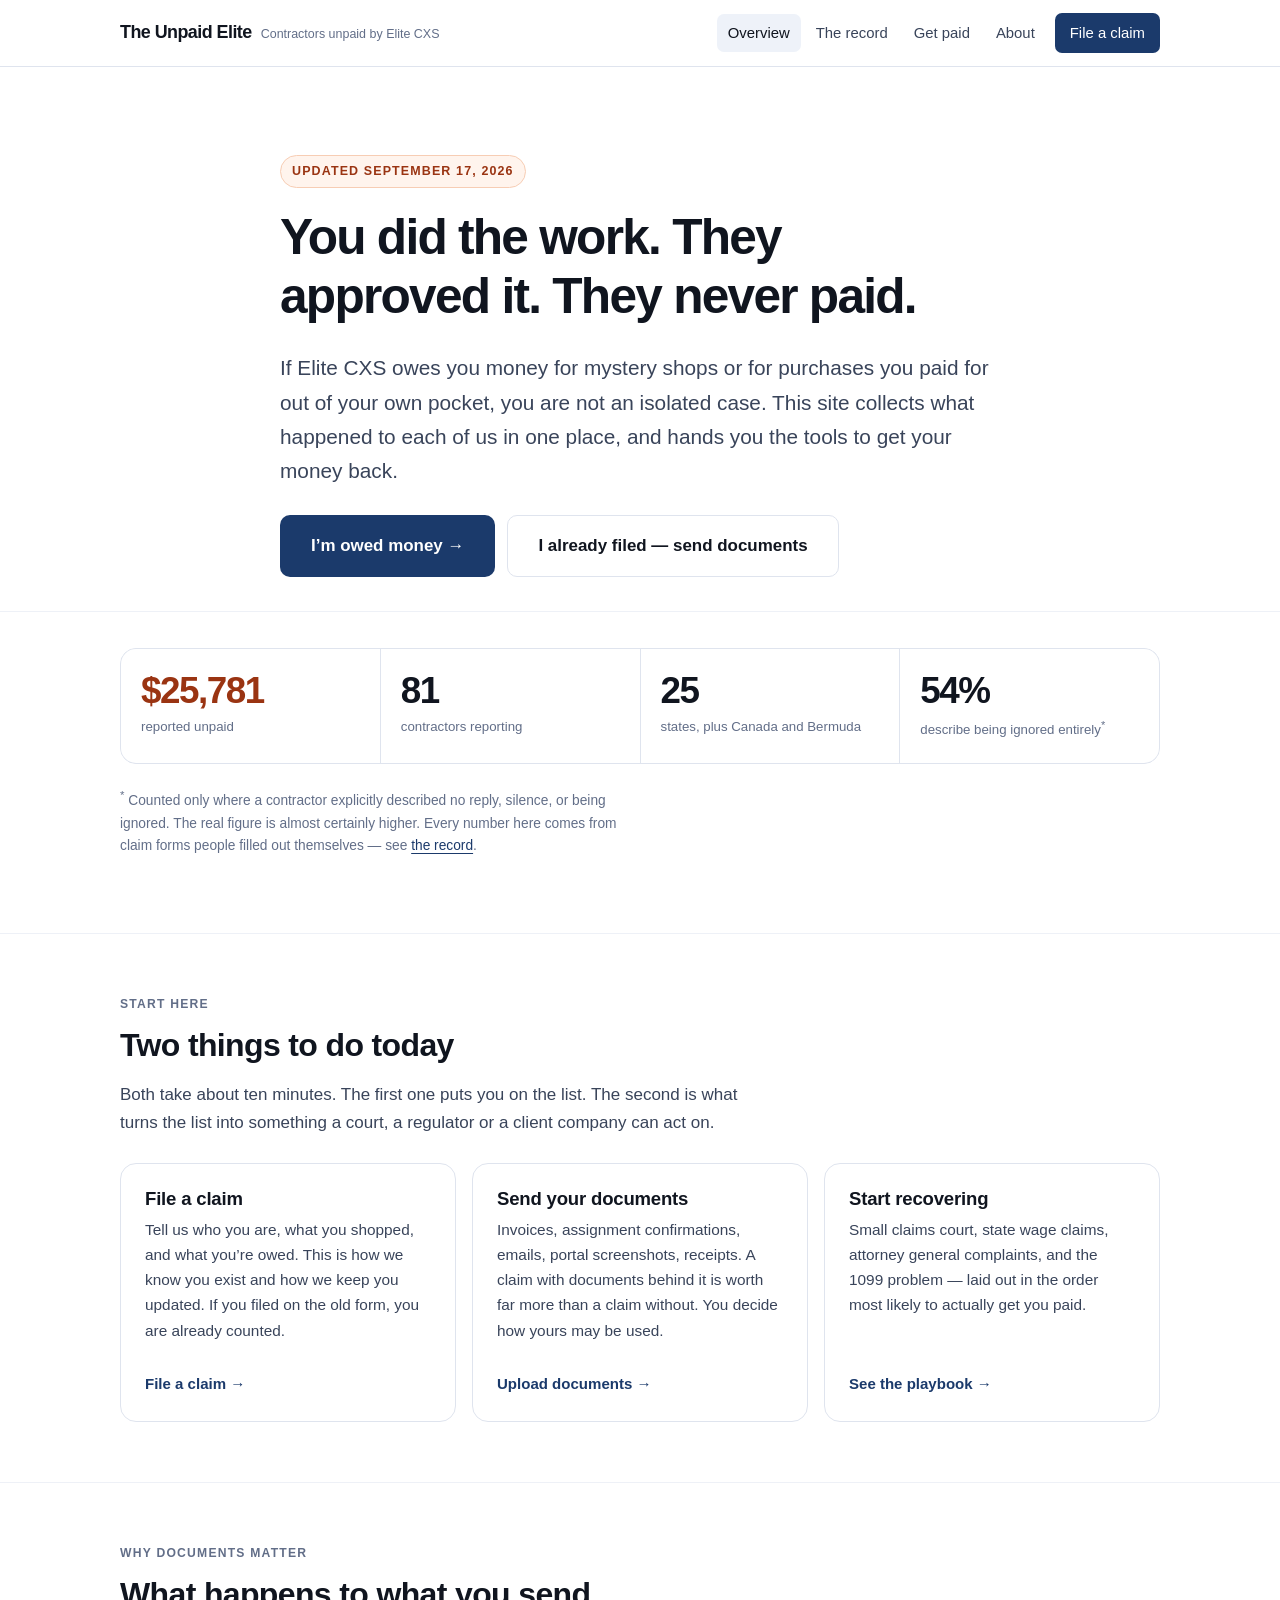
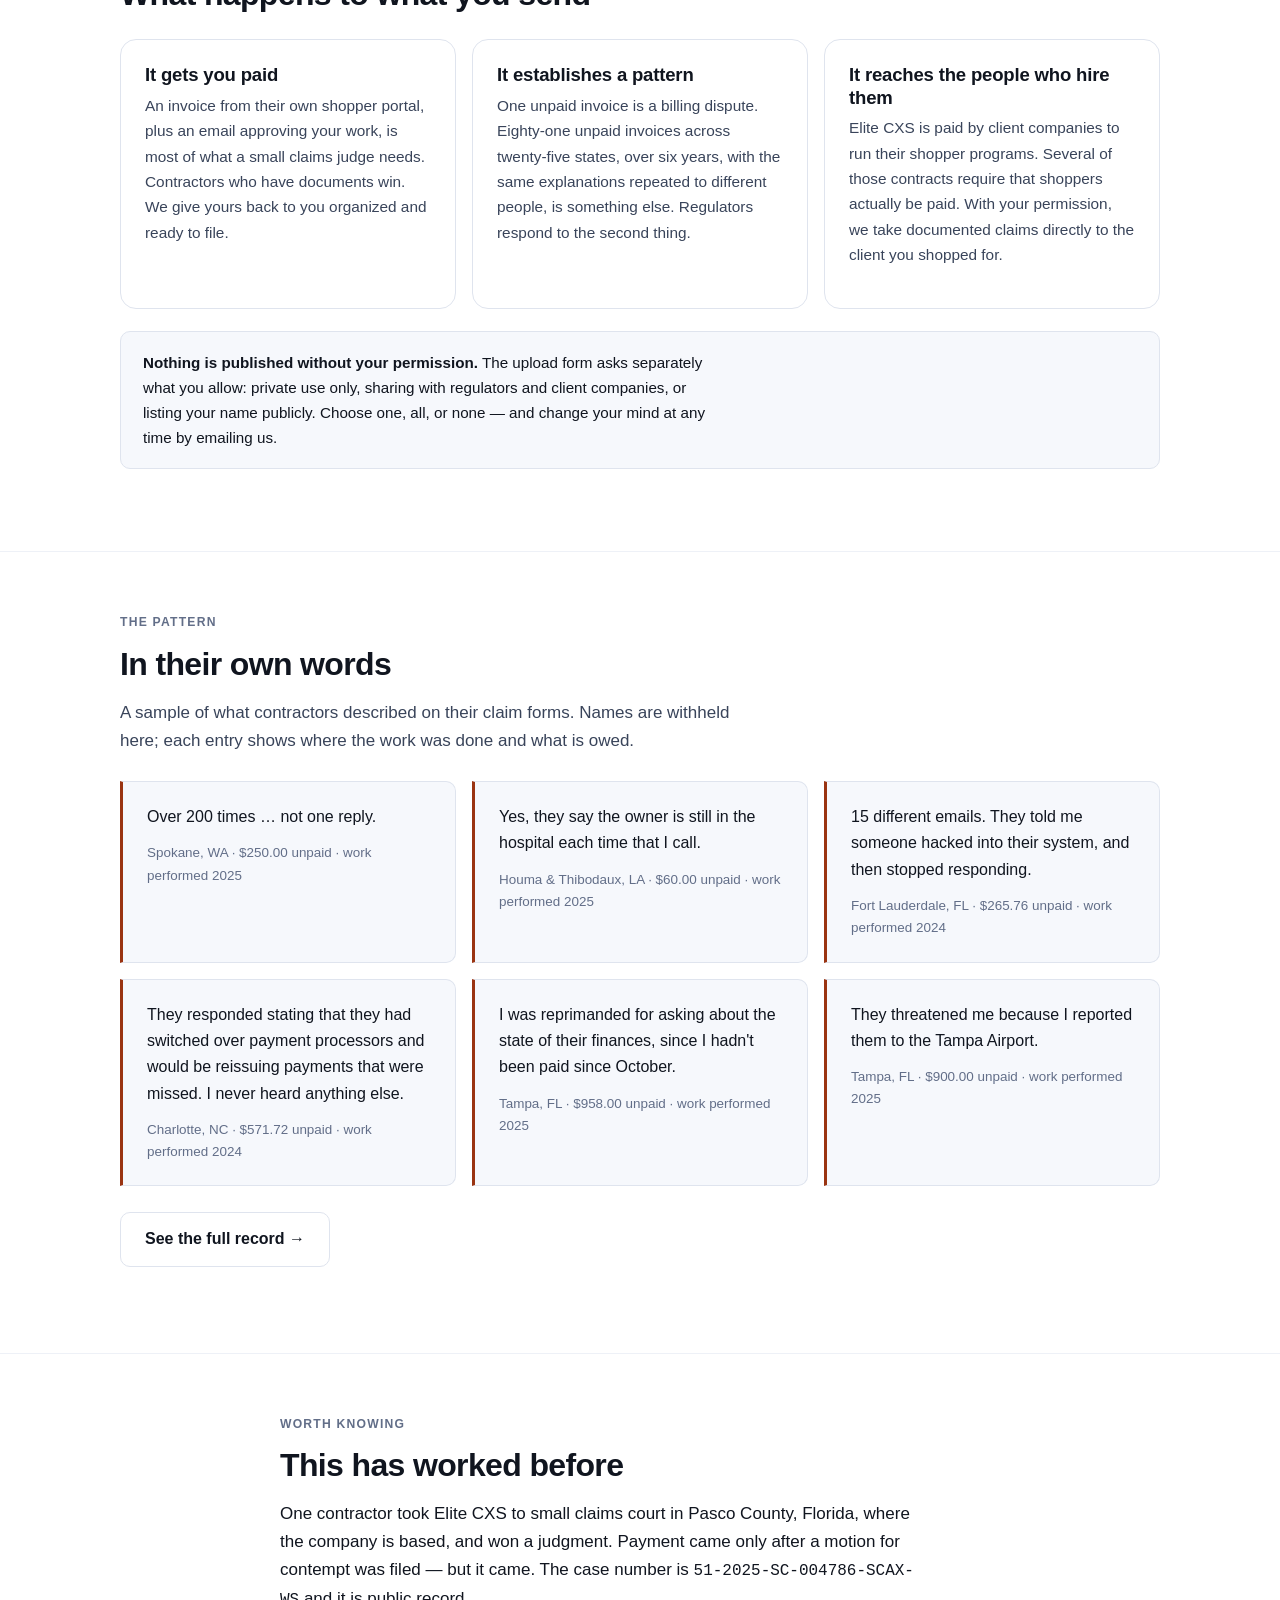
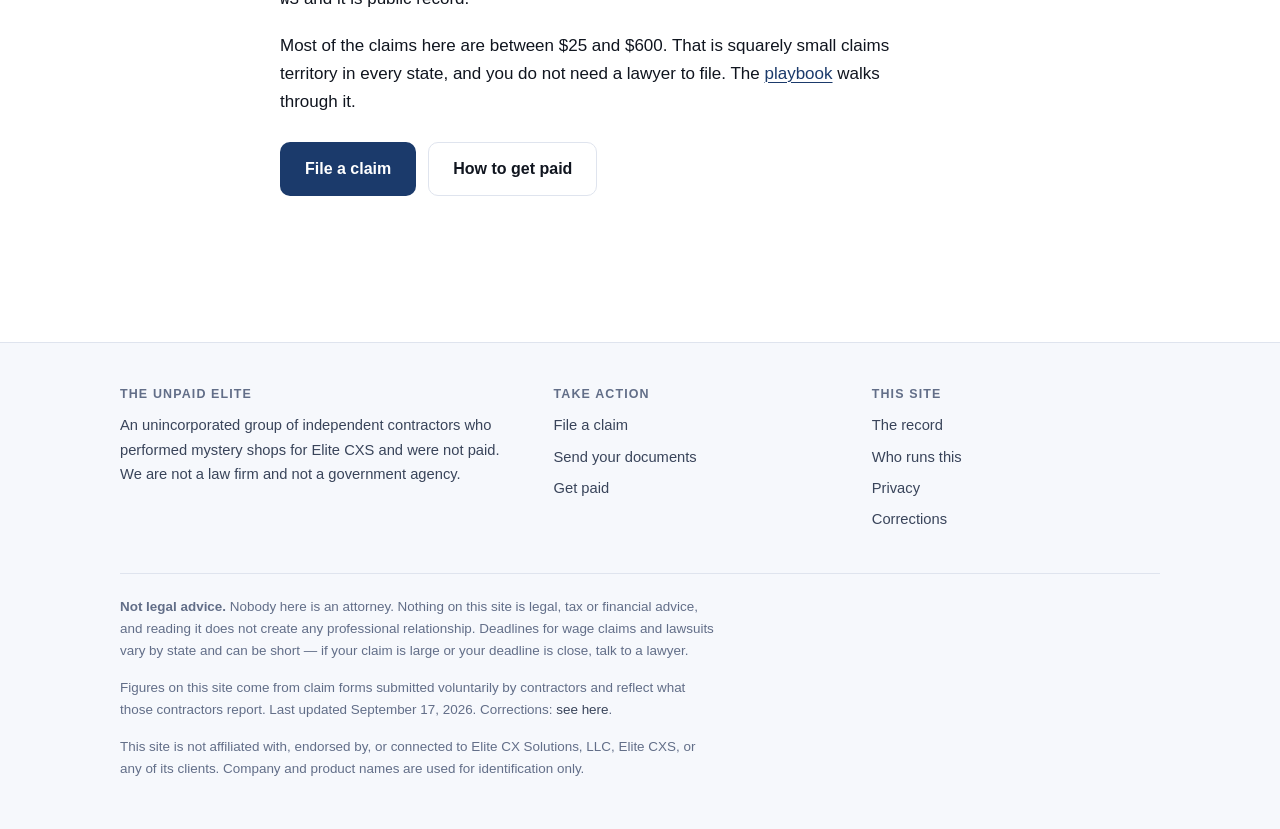
==== index.html @ 697b2085 "Rename the site to The Unpaid Elite The name is The Unpaid Elite, not The Unpaid. Updates the brand " ====
<!doctype html>
<html lang="en">
<head>
<meta charset="utf-8">
<meta name="viewport" content="width=device-width, initial-scale=1, viewport-fit=cover">
<title>Elite CXS isn't paying its mystery shoppers — The Unpaid Elite</title>
<meta name="description" content="81 independent contractors report $25,780 in unpaid mystery shopping work for Elite CXS across 25 states. File a claim, send your documents, and get the tools to recover what you're owed.">
<link rel="canonical" href="https://theunpaidelite.com/index.html">
<meta property="og:type" content="website">
<meta property="og:site_name" content="The Unpaid Elite">
<meta property="og:title" content="Elite CXS isn't paying its mystery shoppers — The Unpaid Elite">
<meta property="og:description" content="81 independent contractors report $25,780 in unpaid mystery shopping work for Elite CXS across 25 states. File a claim, send your documents, and get the tools to recover what you're owed.">
<meta property="og:url" content="https://theunpaidelite.com/index.html">
<meta name="twitter:card" content="summary_large_image">
<meta name="robots" content="index,follow">
<link rel="icon" href="data:image/svg+xml,<svg xmlns='http://www.w3.org/2000/svg' viewBox='0 0 32 32'><rect width='32' height='32' rx='7' fill='%231b3a6b'/><text x='16' y='23' font-size='19' font-family='system-ui,sans-serif' font-weight='700' fill='white' text-anchor='middle'>U</text></svg>">
<link rel="stylesheet" href="assets/site.css">
<script src="assets/config.js" defer></script>
<script src="assets/site.js" defer></script>
</head>
<body>
<a class="skip" href="#main">Skip to content</a>
<header class="site-head">
  <div class="wrap">
    <a class="brand" href="index.html">The&nbsp;Unpaid&nbsp;Elite <span>Contractors unpaid by Elite&nbsp;CXS</span></a>
    <nav class="nav" aria-label="Main">
      <a href="index.html">Overview</a>
      <a href="record.html">The record</a>
      <a href="get-paid.html">Get paid</a>
      <a href="about.html">About</a>
      <a class="cta" href="claim.html">File a claim</a>
    </nav>
  </div>
</header>
<main id="main">

<section class="hero">
  <div class="wrap narrow">
    <span class="kicker">Updated <span data-updated>2026</span></span>
    <h1>You did the work. They approved it. They never paid.</h1>
    <p class="lede">If Elite CXS owes you money for mystery shops or for purchases you
    paid for out of your own pocket, you are not an isolated case. This site collects what
    happened to each of us in one place, and hands you the tools to get your money back.</p>
    <div class="btn-row">
      <a class="btn big" href="claim.html">I&rsquo;m owed money &rarr;</a>
      <a class="btn big alt" href="evidence.html">I already filed &mdash; send documents</a>
    </div>
  </div>
</section>

<section style="padding-top:0">
  <div class="wrap">
    <div class="counters">
      <div class="counter flag">
        <span class="n" data-stat="total_owed" data-format="money0">&mdash;</span>
        <span class="l">reported unpaid</span>
      </div>
      <div class="counter">
        <span class="n" data-stat="people">&mdash;</span>
        <span class="l">contractors reporting</span>
      </div>
      <div class="counter">
        <span class="n" data-stat="us_states">&mdash;</span>
        <span class="l">states, plus Canada and Bermuda</span>
      </div>
      <div class="counter">
        <span class="n" data-stat="ghosted_pct" data-format="pct">&mdash;</span>
        <span class="l">describe being ignored entirely<sup>*</sup></span>
      </div>
    </div>
    <p style="font-size:.86rem;color:var(--ink-3);margin-top:-14px">
      <sup>*</sup> Counted only where a contractor explicitly described no reply, silence, or
      being ignored. The real figure is almost certainly higher. Every number here comes from
      claim forms people filled out themselves &mdash; see <a href="record.html">the record</a>.</p>
  </div>
</section>

<section>
  <div class="wrap">
    <p class="section-label">Start here</p>
    <h2>Two things to do today</h2>
    <p style="color:var(--ink-2)">Both take about ten minutes. The first one puts you on the
    list. The second is what turns the list into something a court, a regulator or a client
    company can act on.</p>
    <div class="cards">
      <a class="card" href="claim.html">
        <h3>File a claim</h3>
        <p>Tell us who you are, what you shopped, and what you&rsquo;re owed. This is how we
        know you exist and how we keep you updated. If you filed on the old form, you are
        already counted.</p>
        <span class="go">File a claim &rarr;</span>
      </a>
      <a class="card" href="evidence.html">
        <h3>Send your documents</h3>
        <p>Invoices, assignment confirmations, emails, portal screenshots, receipts. A claim
        with documents behind it is worth far more than a claim without. You decide how yours
        may be used.</p>
        <span class="go">Upload documents &rarr;</span>
      </a>
      <a class="card" href="get-paid.html">
        <h3>Start recovering</h3>
        <p>Small claims court, state wage claims, attorney general complaints, and the 1099
        problem &mdash; laid out in the order most likely to actually get you paid.</p>
        <span class="go">See the playbook &rarr;</span>
      </a>
    </div>
  </div>
</section>

<section>
  <div class="wrap">
    <p class="section-label">Why documents matter</p>
    <h2>What happens to what you send</h2>
    <div class="cards">
      <div class="card">
        <h3>It gets you paid</h3>
        <p>An invoice from their own shopper portal, plus an email approving your work, is
        most of what a small claims judge needs. Contractors who have documents win. We give
        yours back to you organized and ready to file.</p>
      </div>
      <div class="card">
        <h3>It establishes a pattern</h3>
        <p>One unpaid invoice is a billing dispute. Eighty-one unpaid invoices across twenty-five
        states, over six years, with the same explanations repeated to different people, is
        something else. Regulators respond to the second thing.</p>
      </div>
      <div class="card">
        <h3>It reaches the people who hire them</h3>
        <p>Elite CXS is paid by client companies to run their shopper programs. Several of
        those contracts require that shoppers actually be paid. With your permission, we take
        documented claims directly to the client you shopped for.</p>
      </div>
    </div>
    <div class="note">
      <p><strong>Nothing is published without your permission.</strong> The upload form asks
      separately what you allow: private use only, sharing with regulators and client
      companies, or listing your name publicly. Choose one, all, or none &mdash; and change
      your mind at any time by emailing us.</p>
    </div>
  </div>
</section>

<section>
  <div class="wrap">
    <p class="section-label">The pattern</p>
    <h2>In their own words</h2>
    <p style="color:var(--ink-2)">A sample of what contractors described on their claim forms.
    Names are withheld here; each entry shows where the work was done and what is owed.</p>
    <div class="quotes" id="quotes" data-limit="6"></div>
    <div class="btn-row">
      <a class="btn alt" href="record.html">See the full record &rarr;</a>
    </div>
  </div>
</section>

<section>
  <div class="wrap narrow">
    <p class="section-label">Worth knowing</p>
    <h2>This has worked before</h2>
    <p>One contractor took Elite CXS to small claims court in Pasco County, Florida, where the
    company is based, and won a judgment. Payment came only after a motion for contempt was
    filed &mdash; but it came. The case number is
    <span style="font-family:var(--mono);font-size:.94em">51-2025-SC-004786-SCAX-WS</span>
    and it is public record.</p>
    <p>Most of the claims here are between $25 and $600. That is squarely small claims
    territory in every state, and you do not need a lawyer to file. The
    <a href="get-paid.html">playbook</a> walks through it.</p>
    <div class="btn-row">
      <a class="btn" href="claim.html">File a claim</a>
      <a class="btn alt" href="get-paid.html">How to get paid</a>
    </div>
  </div>
</section>
</main>
<footer class="site-foot">
  <div class="wrap">
    <div class="foot-grid">
      <div>
        <h4>The Unpaid Elite</h4>
        <p style="font-size:.92rem">An unincorporated group of independent contractors who
        performed mystery shops for Elite CXS and were not paid. We are not a law firm and
        not a government agency.</p>
      </div>
      <div>
        <h4>Take action</h4>
        <ul>
          <li><a href="claim.html">File a claim</a></li>
          <li><a href="evidence.html">Send your documents</a></li>
          <li><a href="get-paid.html">Get paid</a></li>
        </ul>
      </div>
      <div>
        <h4>This site</h4>
        <ul>
          <li><a href="record.html">The record</a></li>
          <li><a href="about.html">Who runs this</a></li>
          <li><a href="about.html#privacy">Privacy</a></li>
          <li><a href="about.html#corrections">Corrections</a></li>
        </ul>
      </div>
    </div>
    <div class="fineprint">
      <p><strong>Not legal advice.</strong> Nobody here is an attorney. Nothing on this site is
      legal, tax or financial advice, and reading it does not create any professional
      relationship. Deadlines for wage claims and lawsuits vary by state and can be short &mdash;
      if your claim is large or your deadline is close, talk to a lawyer.</p>
      <p>Figures on this site come from claim forms submitted voluntarily by contractors and
      reflect what those contractors report. Last updated <span data-updated>2026</span>.
      Corrections: <a href="about.html#corrections">see here</a>.</p>
      <p>This site is not affiliated with, endorsed by, or connected to Elite CX Solutions, LLC,
      Elite CXS, or any of its clients. Company and product names are used for identification only.</p>
    </div>
  </div>
</footer>
</body>
</html>
---- assets/site.css ----
/* The Unpaid — Elite CXS accountability project
   Design goals: reads as a record, not a rant. Legible to a judge, a regulator,
   a reporter and a shopper on a phone at 11pm. */

:root {
  --ink:        #10151f;
  --ink-2:      #39445a;
  --ink-3:      #626e88;
  --line:       #dfe4ee;
  --line-2:     #eef1f7;
  --paper:      #ffffff;
  --paper-2:    #f6f8fc;
  --paper-3:    #eef2f9;
  --brand:      #1b3a6b;
  --brand-2:    #29538f;
  --brand-ink:  #ffffff;
  --flag:       #9a3412;   /* amounts owed, warnings */
  --flag-bg:    #fff4ed;
  --flag-line:  #f7cdb4;
  --good:       #14624a;
  --good-bg:    #eefaf4;
  --good-line:  #b9e3d1;
  --radius:     10px;
  --radius-lg:  16px;
  --shadow:     0 1px 2px rgba(16,21,31,.04), 0 8px 24px -12px rgba(16,21,31,.18);
  --wrap:       1080px;
  --measure:    68ch;
  --font: -apple-system, BlinkMacSystemFont, "Segoe UI", Roboto, "Helvetica Neue", Arial, sans-serif;
  --mono: ui-monospace, SFMono-Regular, "SF Mono", Menlo, Consolas, monospace;
}

@media (prefers-color-scheme: dark) {
  :root {
    --ink: #eaeef7; --ink-2: #b3bdd2; --ink-3: #8592ad;
    --line: #2a3346; --line-2: #1d2534;
    --paper: #0d1119; --paper-2: #141a26; --paper-3: #1b2330;
    --brand: #7ba7e8; --brand-2: #9dbef0; --brand-ink: #0d1119;
    --flag: #f0a882; --flag-bg: #2a1a12; --flag-line: #4d2f1e;
    --good: #6fd3ab; --good-bg: #0f241d; --good-line: #23483a;
    --shadow: 0 1px 2px rgba(0,0,0,.4), 0 8px 24px -12px rgba(0,0,0,.6);
  }
}

*, *::before, *::after { box-sizing: border-box; }

html { -webkit-text-size-adjust: 100%; scroll-behavior: smooth; }
@media (prefers-reduced-motion: reduce) {
  html { scroll-behavior: auto; }
  *, *::before, *::after { animation-duration: .01ms !important; transition-duration: .01ms !important; }
}

body {
  margin: 0;
  font-family: var(--font);
  font-size: 17px;
  line-height: 1.65;
  color: var(--ink);
  background: var(--paper);
  -webkit-font-smoothing: antialiased;
}

h1, h2, h3, h4 { line-height: 1.2; margin: 0 0 .5em; font-weight: 700; letter-spacing: -.02em; }
h1 { font-size: clamp(2rem, 5vw, 3.1rem); letter-spacing: -.035em; }
h2 { font-size: clamp(1.45rem, 3.2vw, 2rem); }
h3 { font-size: 1.16rem; letter-spacing: -.01em; }
p, li { max-width: var(--measure); }
p { margin: 0 0 1.1em; }

a { color: var(--brand); text-underline-offset: 3px; text-decoration-thickness: 1px; }
a:hover { color: var(--brand-2); }

:focus-visible { outline: 3px solid var(--brand); outline-offset: 2px; border-radius: 4px; }

.wrap { max-width: var(--wrap); margin-inline: auto; padding-inline: 20px; }
.narrow { max-width: 760px; }

.skip {
  position: absolute; left: -9999px; top: 0; z-index: 100;
  background: var(--brand); color: var(--brand-ink); padding: 12px 18px; border-radius: 0 0 8px 0;
}
.skip:focus { left: 0; }

/* ---------- header ---------- */
.site-head {
  border-bottom: 1px solid var(--line);
  background: color-mix(in srgb, var(--paper) 88%, transparent);
  backdrop-filter: saturate(1.4) blur(8px);
  position: sticky; top: 0; z-index: 50;
}
.site-head .wrap { display: flex; align-items: center; gap: 24px; min-height: 66px; }
.brand { display: flex; align-items: baseline; gap: 9px; font-weight: 700; letter-spacing: -.03em;
         font-size: 1.12rem; color: var(--ink); text-decoration: none; white-space: nowrap; }
.brand span { font-weight: 400; font-size: .78rem; color: var(--ink-3); letter-spacing: 0; }
.nav { margin-left: auto; display: flex; gap: 4px; flex-wrap: wrap; align-items: center; }
.nav a {
  color: var(--ink-2); text-decoration: none; font-size: .93rem; font-weight: 500;
  padding: 7px 11px; border-radius: 7px;
}
.nav a:hover { background: var(--paper-3); color: var(--ink); }
.nav a[aria-current="page"] { color: var(--ink); background: var(--paper-3); }
.nav a.cta {
  background: var(--brand); color: var(--brand-ink); padding: 8px 15px; margin-left: 5px;
}
.nav a.cta:hover { background: var(--brand-2); color: var(--brand-ink); }
@media (max-width: 720px) {
  .site-head { position: static; }
  .site-head .wrap { flex-wrap: wrap; gap: 10px; padding-block: 12px; }
  .nav { margin-left: 0; width: 100%; }
  .nav a { padding: 7px 9px; font-size: .88rem; }
}

/* ---------- hero ---------- */
.hero { padding: clamp(48px, 8vw, 88px) 0 8px; }
.hero .kicker {
  display: inline-block; font-size: .78rem; font-weight: 700; letter-spacing: .09em;
  text-transform: uppercase; color: var(--flag); background: var(--flag-bg);
  border: 1px solid var(--flag-line); padding: 5px 11px; border-radius: 999px; margin-bottom: 20px;
}
.hero .lede { font-size: clamp(1.08rem, 2.2vw, 1.3rem); color: var(--ink-2); max-width: 62ch; }

/* ---------- counters ---------- */
.counters {
  display: grid; grid-template-columns: repeat(auto-fit, minmax(170px, 1fr));
  gap: 1px; background: var(--line); border: 1px solid var(--line);
  border-radius: var(--radius-lg); overflow: hidden; margin: 36px 0;
}
.counter { background: var(--paper); padding: 22px 20px; }
.counter .n {
  font-size: clamp(1.6rem, 4vw, 2.3rem); font-weight: 800; letter-spacing: -.04em;
  font-variant-numeric: tabular-nums; line-height: 1.1; display: block;
}
.counter.flag .n { color: var(--flag); }
.counter .l { font-size: .83rem; color: var(--ink-3); margin-top: 5px; display: block; max-width: none; }

/* ---------- buttons ---------- */
.btn {
  display: inline-flex; align-items: center; gap: 9px; justify-content: center;
  background: var(--brand); color: var(--brand-ink); text-decoration: none;
  font-weight: 600; font-size: 1rem; padding: 13px 24px; border-radius: var(--radius);
  border: 1px solid transparent; cursor: pointer; font-family: inherit; text-align: center;
}
.btn:hover { background: var(--brand-2); color: var(--brand-ink); }
.btn.alt { background: var(--paper); color: var(--ink); border-color: var(--line); }
.btn.alt:hover { background: var(--paper-2); color: var(--ink); border-color: var(--ink-3); }
.btn.big { font-size: 1.06rem; padding: 16px 30px; }
.btn-row { display: flex; gap: 12px; flex-wrap: wrap; margin: 26px 0; }

/* ---------- sections ---------- */
section { padding-block: clamp(36px, 6vw, 60px); }
section + section { border-top: 1px solid var(--line-2); }
.section-label {
  font-size: .76rem; font-weight: 700; letter-spacing: .1em; text-transform: uppercase;
  color: var(--ink-3); margin-bottom: 12px;
}

/* ---------- cards ---------- */
.cards { display: grid; gap: 16px; grid-template-columns: repeat(auto-fit, minmax(270px, 1fr)); margin-top: 26px; }
.card {
  border: 1px solid var(--line); border-radius: var(--radius-lg); padding: 24px;
  background: var(--paper); display: flex; flex-direction: column;
}
.card h3 { margin-bottom: .35em; }
.card p { font-size: .96rem; color: var(--ink-2); flex: 1; }
.card .btn { margin-top: 14px; align-self: flex-start; }
a.card { text-decoration: none; color: inherit; transition: border-color .15s, transform .15s; }
a.card:hover { border-color: var(--brand); transform: translateY(-2px); }
a.card .go { color: var(--brand); font-weight: 600; font-size: .94rem; margin-top: 12px; }

/* ---------- route / playbook steps ---------- */
.route { border: 1px solid var(--line); border-radius: var(--radius-lg); overflow: hidden; margin: 28px 0; }
.route > * + * { border-top: 1px solid var(--line); }
.step { padding: 26px 28px; background: var(--paper); }
.step.lead { background: var(--paper-2); }
.step-head { display: flex; align-items: center; gap: 14px; flex-wrap: wrap; margin-bottom: 10px; }
.step-head h3 { margin: 0; }
.tag {
  font-size: .72rem; font-weight: 700; letter-spacing: .06em; text-transform: uppercase;
  padding: 4px 9px; border-radius: 999px; white-space: nowrap;
  background: var(--paper-3); color: var(--ink-3); border: 1px solid var(--line);
}
.tag.best { background: var(--good-bg); color: var(--good); border-color: var(--good-line); }
.tag.slow { background: var(--flag-bg); color: var(--flag); border-color: var(--flag-line); }
.step .meta { font-size: .88rem; color: var(--ink-3); margin: 0 0 14px; }
@media (max-width: 600px) { .step { padding: 22px 18px; } }

/* ---------- quotes ---------- */
.quotes { display: grid; gap: 16px; grid-template-columns: repeat(auto-fit, minmax(290px, 1fr)); margin-top: 26px; }
blockquote.q {
  margin: 0; padding: 22px 24px; background: var(--paper-2);
  border: 1px solid var(--line); border-left: 3px solid var(--flag); border-radius: 0 var(--radius) var(--radius) 0;
}
blockquote.q p { font-size: 1rem; margin: 0 0 12px; }
blockquote.q cite {
  font-style: normal; font-size: .84rem; color: var(--ink-3); display: block;
  font-variant-numeric: tabular-nums;
}

/* ---------- tables ---------- */
.table-scroll { overflow-x: auto; margin: 22px 0; border: 1px solid var(--line); border-radius: var(--radius); }
table { border-collapse: collapse; width: 100%; font-size: .94rem; }
th, td { text-align: left; padding: 11px 16px; border-bottom: 1px solid var(--line-2); }
th { background: var(--paper-2); font-size: .8rem; text-transform: uppercase; letter-spacing: .05em; color: var(--ink-3); font-weight: 700; }
tr:last-child td { border-bottom: 0; }
td.num, th.num { text-align: right; font-variant-numeric: tabular-nums; }

/* ---------- notes ---------- */
.note {
  border: 1px solid var(--line); background: var(--paper-2); border-radius: var(--radius);
  padding: 18px 22px; margin: 22px 0; font-size: .95rem;
}
.note p:last-child, .note ul:last-child { margin-bottom: 0; }
.note strong { color: var(--ink); }
.note.warn { background: var(--flag-bg); border-color: var(--flag-line); }
.note.good { background: var(--good-bg); border-color: var(--good-line); }
.note h3 { font-size: 1rem; margin-bottom: .4em; }

/* ---------- forms / embeds ---------- */
.embed { border: 1px solid var(--line); border-radius: var(--radius-lg); overflow: hidden; background: var(--paper); margin: 26px 0; }
.embed iframe { display: block; width: 100%; border: 0; min-height: 900px; }
.setup-needed {
  border: 2px dashed var(--flag-line); background: var(--flag-bg); color: var(--flag);
  border-radius: var(--radius-lg); padding: 30px; margin: 26px 0;
}
.setup-needed h3 { color: var(--flag); }
.setup-needed code { background: var(--paper); color: var(--ink); padding: 2px 6px; border-radius: 4px; font-family: var(--mono); font-size: .88em; }

/* ---------- misc ---------- */
.copyblock {
  font-family: var(--mono); font-size: .88rem; line-height: 1.6; white-space: pre-wrap;
  background: var(--paper-2); border: 1px solid var(--line); border-radius: var(--radius);
  padding: 18px 20px; margin: 0 0 12px; max-width: none; overflow-x: auto;
}
dl.facts { margin: 0; display: grid; grid-template-columns: max-content 1fr; gap: 6px 20px; font-size: .95rem; }
dl.facts dt { color: var(--ink-3); }
dl.facts dd { margin: 0; font-weight: 500; }
@media (max-width: 520px) { dl.facts { grid-template-columns: 1fr; gap: 0 0; } dl.facts dd { margin-bottom: 10px; } }

ul.checks { list-style: none; padding: 0; }
ul.checks li { padding-left: 28px; position: relative; margin-bottom: 9px; }
ul.checks li::before {
  content: ""; position: absolute; left: 6px; top: .62em; width: 7px; height: 12px;
  border: solid var(--good); border-width: 0 2px 2px 0; transform: rotate(45deg);
}

.timeline { list-style: none; padding: 0; margin: 26px 0; border-left: 2px solid var(--line); }
.timeline li { position: relative; padding: 0 0 26px 26px; max-width: var(--measure); }
.timeline li::before {
  content: ""; position: absolute; left: -6px; top: 7px; width: 10px; height: 10px;
  border-radius: 50%; background: var(--brand); border: 2px solid var(--paper);
}
.timeline time { display: block; font-size: .8rem; font-weight: 700; letter-spacing: .06em;
                 text-transform: uppercase; color: var(--ink-3); margin-bottom: 3px; }

.empty {
  text-align: center; padding: 48px 24px; border: 1px dashed var(--line);
  border-radius: var(--radius-lg); color: var(--ink-3); background: var(--paper-2);
}
.empty p { margin-inline: auto; }

/* ---------- footer ---------- */
.site-foot {
  border-top: 1px solid var(--line); background: var(--paper-2); margin-top: 60px;
  padding-block: 44px 34px; font-size: .92rem; color: var(--ink-2);
}
.foot-grid { display: grid; gap: 30px; grid-template-columns: 1.4fr 1fr 1fr; }
@media (max-width: 720px) { .foot-grid { grid-template-columns: 1fr 1fr; } }
@media (max-width: 460px) { .foot-grid { grid-template-columns: 1fr; } }
.site-foot h4 { font-size: .78rem; text-transform: uppercase; letter-spacing: .09em; color: var(--ink-3); margin-bottom: .9em; }
.site-foot ul { list-style: none; padding: 0; margin: 0; }
.site-foot li { margin-bottom: 7px; }
.site-foot a { color: var(--ink-2); text-decoration: none; }
.site-foot a:hover { color: var(--brand); text-decoration: underline; }
.fineprint { border-top: 1px solid var(--line); margin-top: 34px; padding-top: 22px; font-size: .84rem; color: var(--ink-3); }
.fineprint p { max-width: 80ch; }
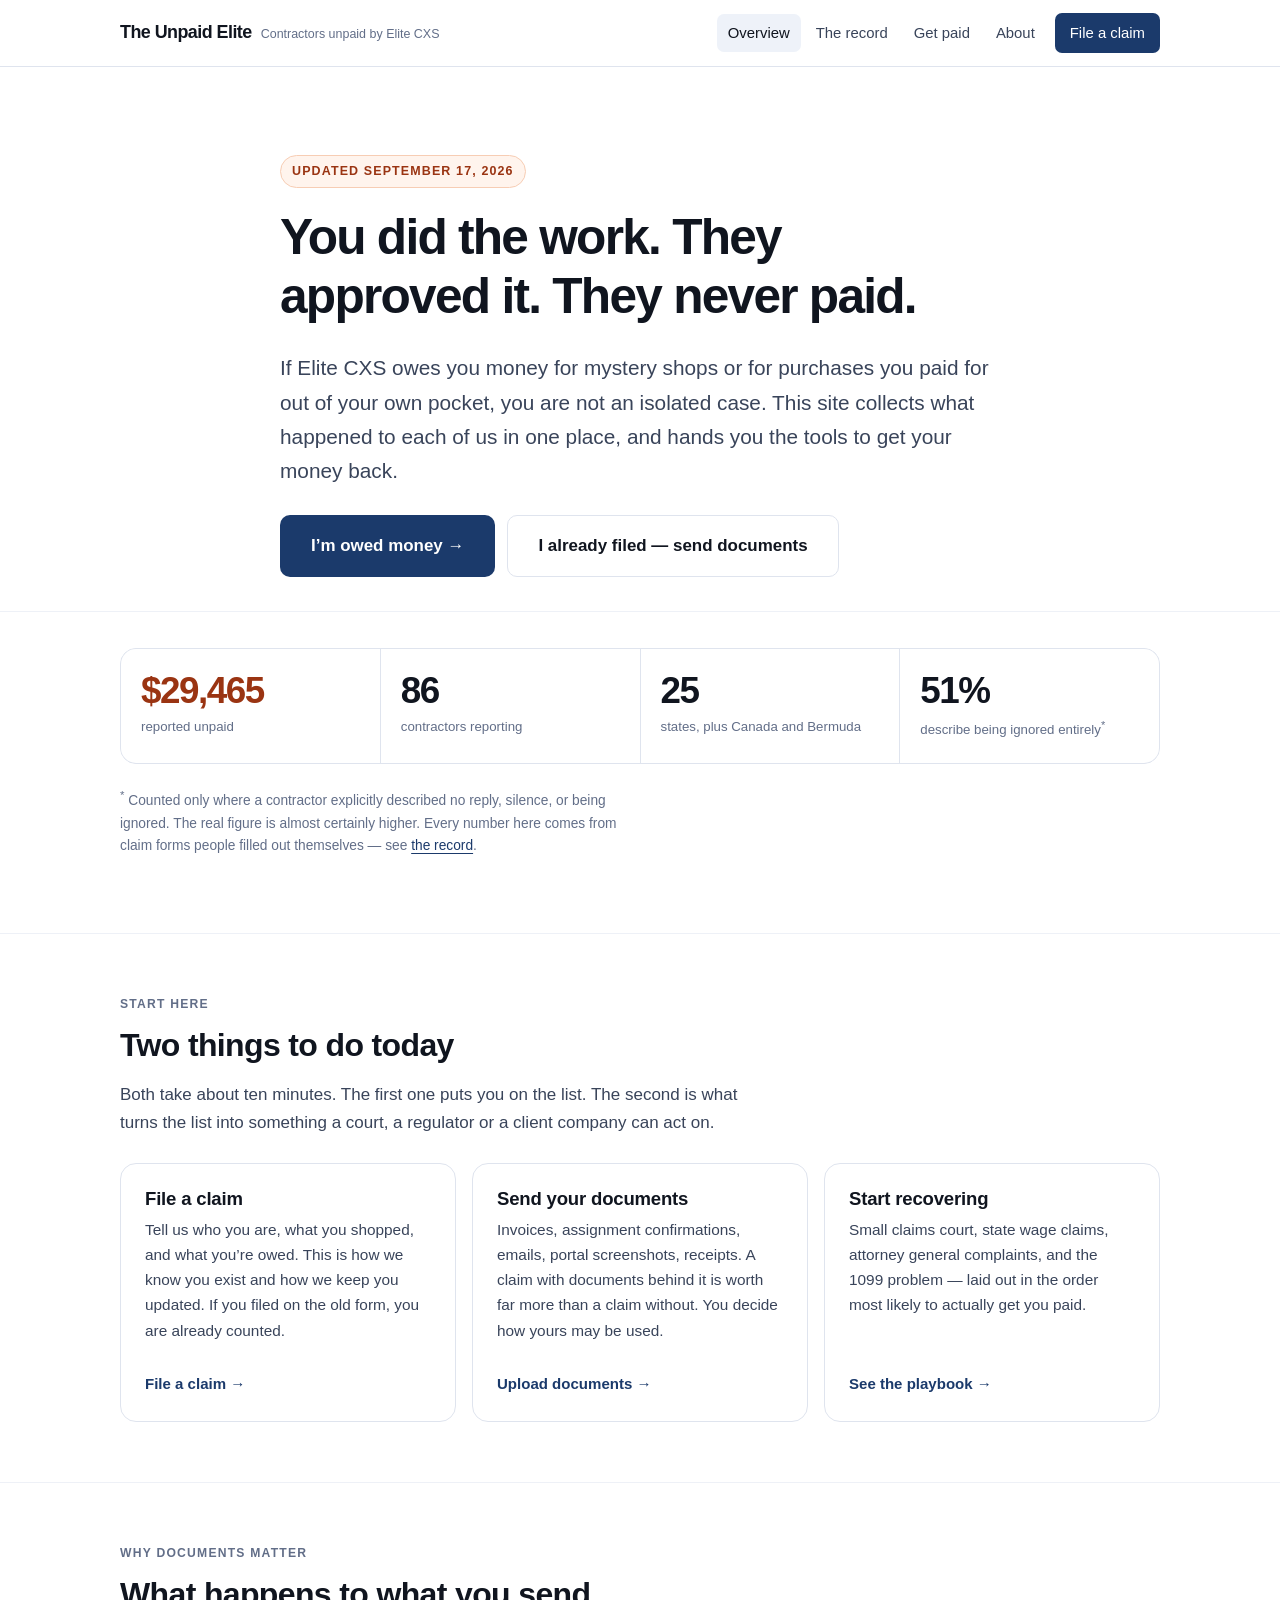
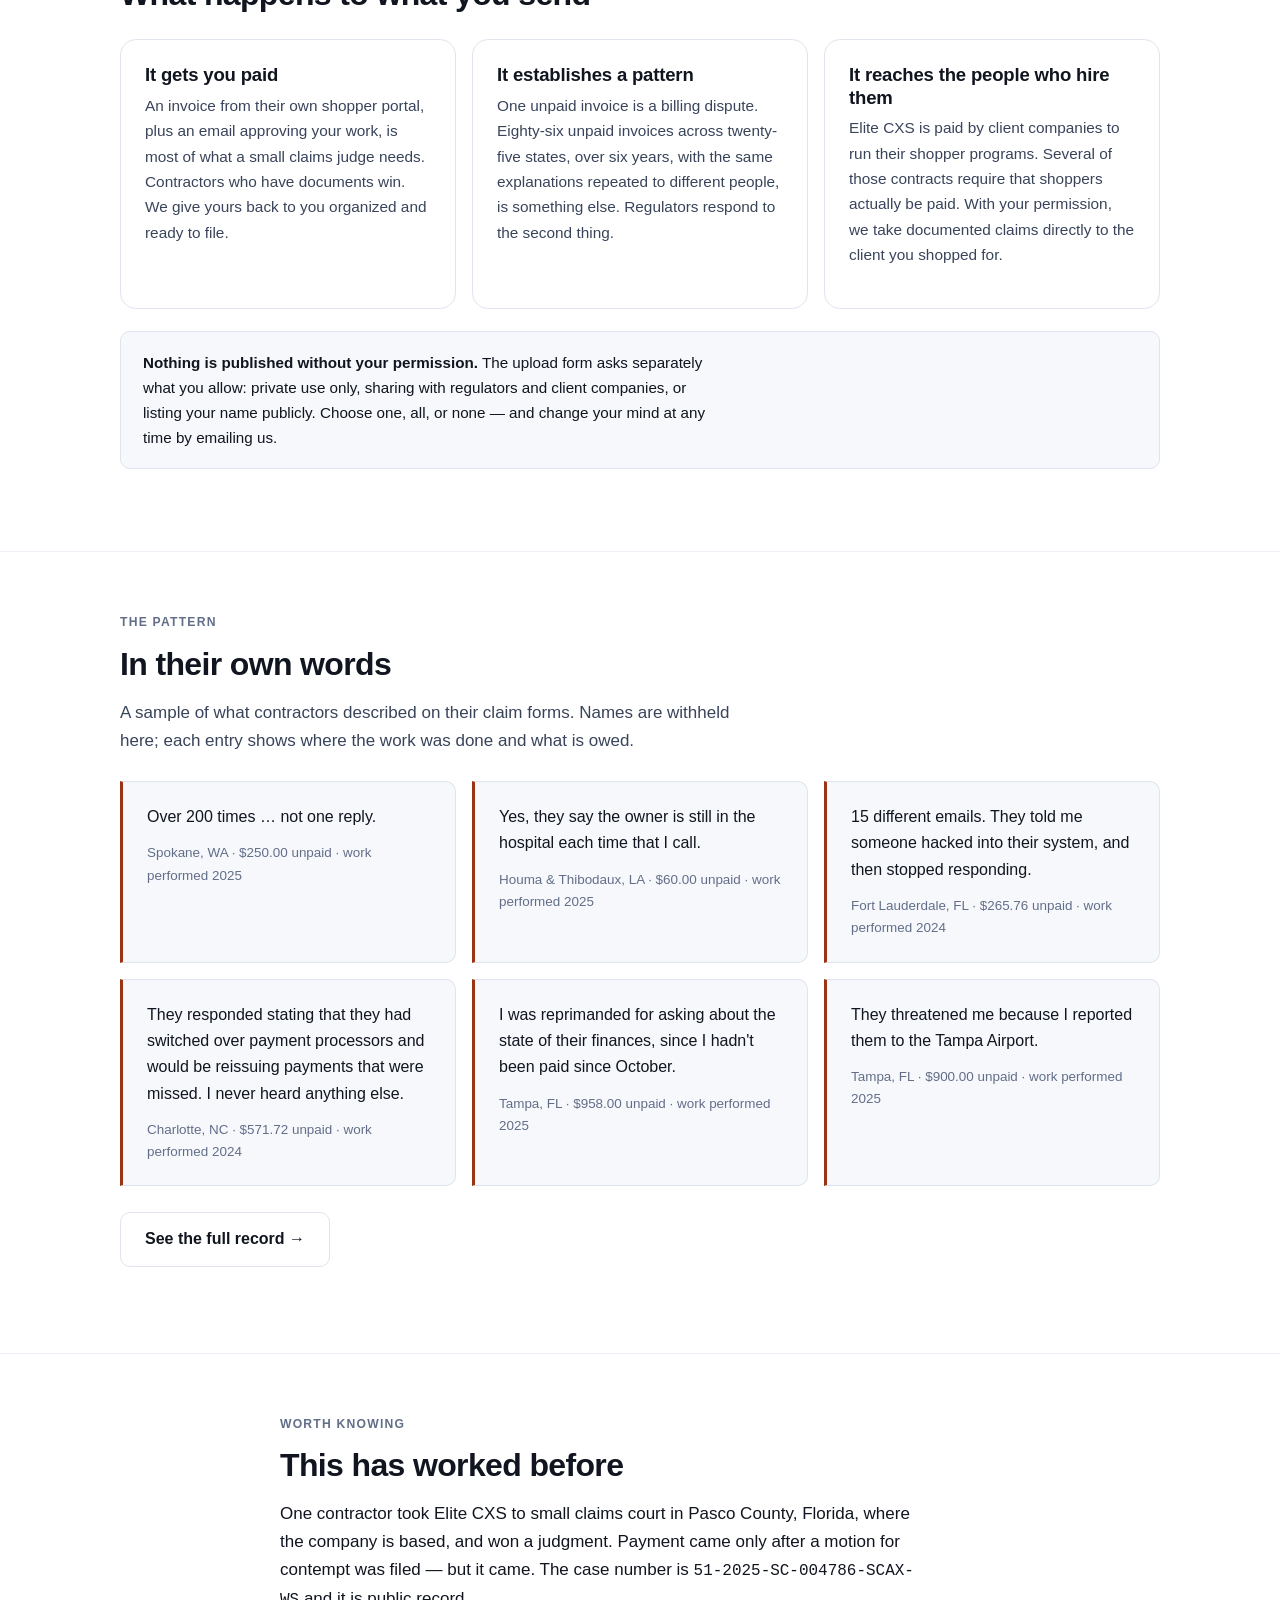
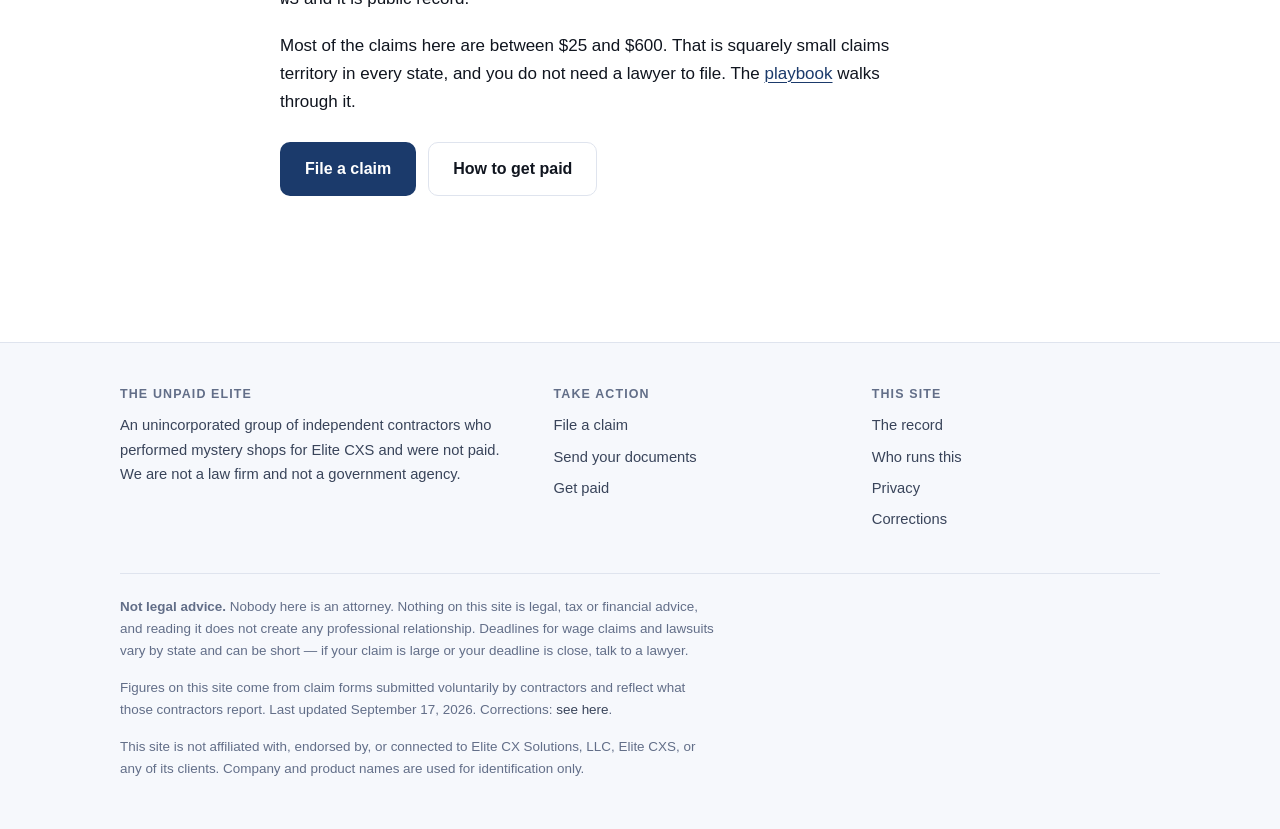
==== commit eef16845: "Update figures for 5 new claim submissions 86 contractors and $29,465.57, up from 81 and $25,780.67." ====
--- a/index.html
+++ b/index.html
@@ -4,12 +4,12 @@
 <meta charset="utf-8">
 <meta name="viewport" content="width=device-width, initial-scale=1, viewport-fit=cover">
 <title>Elite CXS isn't paying its mystery shoppers — The Unpaid Elite</title>
-<meta name="description" content="81 independent contractors report $25,780 in unpaid mystery shopping work for Elite CXS across 25 states. File a claim, send your documents, and get the tools to recover what you're owed.">
+<meta name="description" content="86 independent contractors report $29,465 in unpaid mystery shopping work for Elite CXS across 25 states. File a claim, send your documents, and get the tools to recover what you're owed.">
 <link rel="canonical" href="https://theunpaidelite.com/index.html">
 <meta property="og:type" content="website">
 <meta property="og:site_name" content="The Unpaid Elite">
 <meta property="og:title" content="Elite CXS isn't paying its mystery shoppers — The Unpaid Elite">
-<meta property="og:description" content="81 independent contractors report $25,780 in unpaid mystery shopping work for Elite CXS across 25 states. File a claim, send your documents, and get the tools to recover what you're owed.">
+<meta property="og:description" content="86 independent contractors report $29,465 in unpaid mystery shopping work for Elite CXS across 25 states. File a claim, send your documents, and get the tools to recover what you're owed.">
 <meta property="og:url" content="https://theunpaidelite.com/index.html">
 <meta name="twitter:card" content="summary_large_image">
 <meta name="robots" content="index,follow">
@@ -120,7 +120,7 @@
       </div>
       <div class="card">
         <h3>It establishes a pattern</h3>
-        <p>One unpaid invoice is a billing dispute. Eighty-one unpaid invoices across twenty-five
+        <p>One unpaid invoice is a billing dispute. Eighty-six unpaid invoices across twenty-five
         states, over six years, with the same explanations repeated to different people, is
         something else. Regulators respond to the second thing.</p>
       </div>
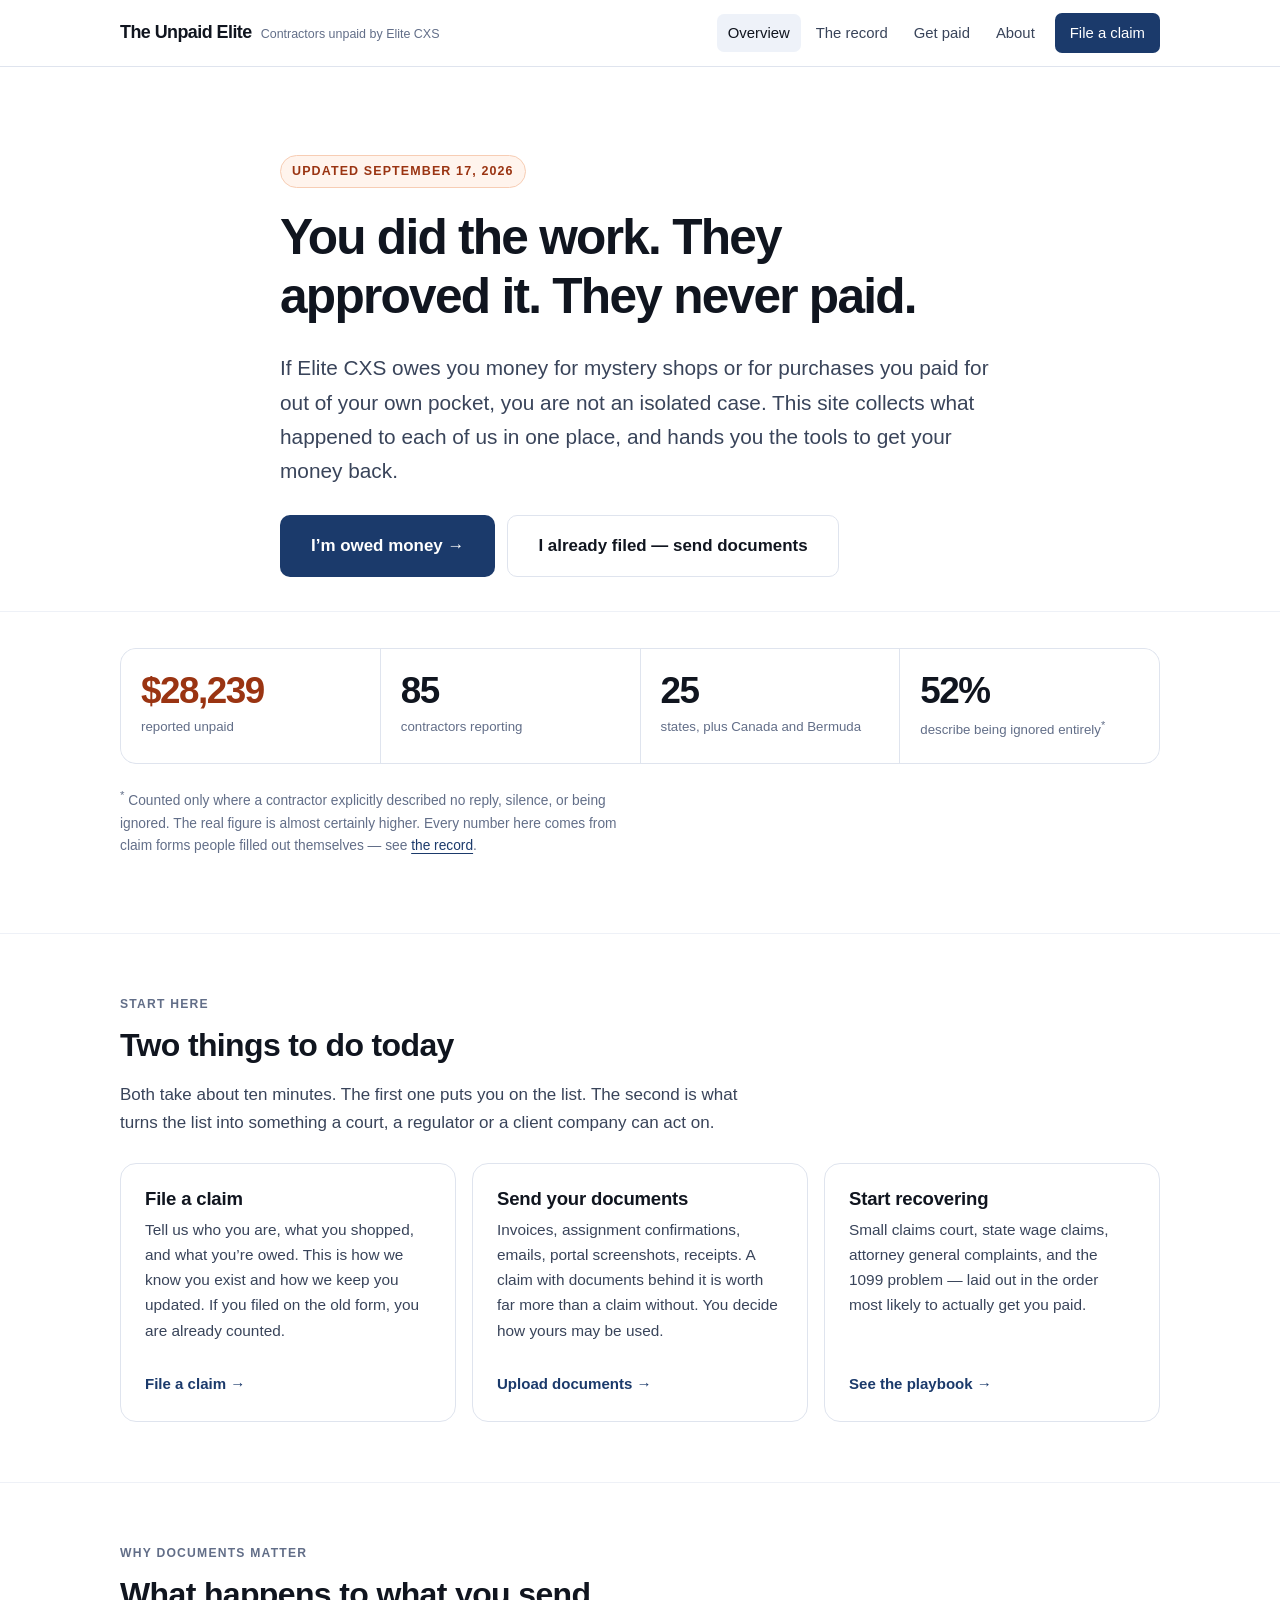
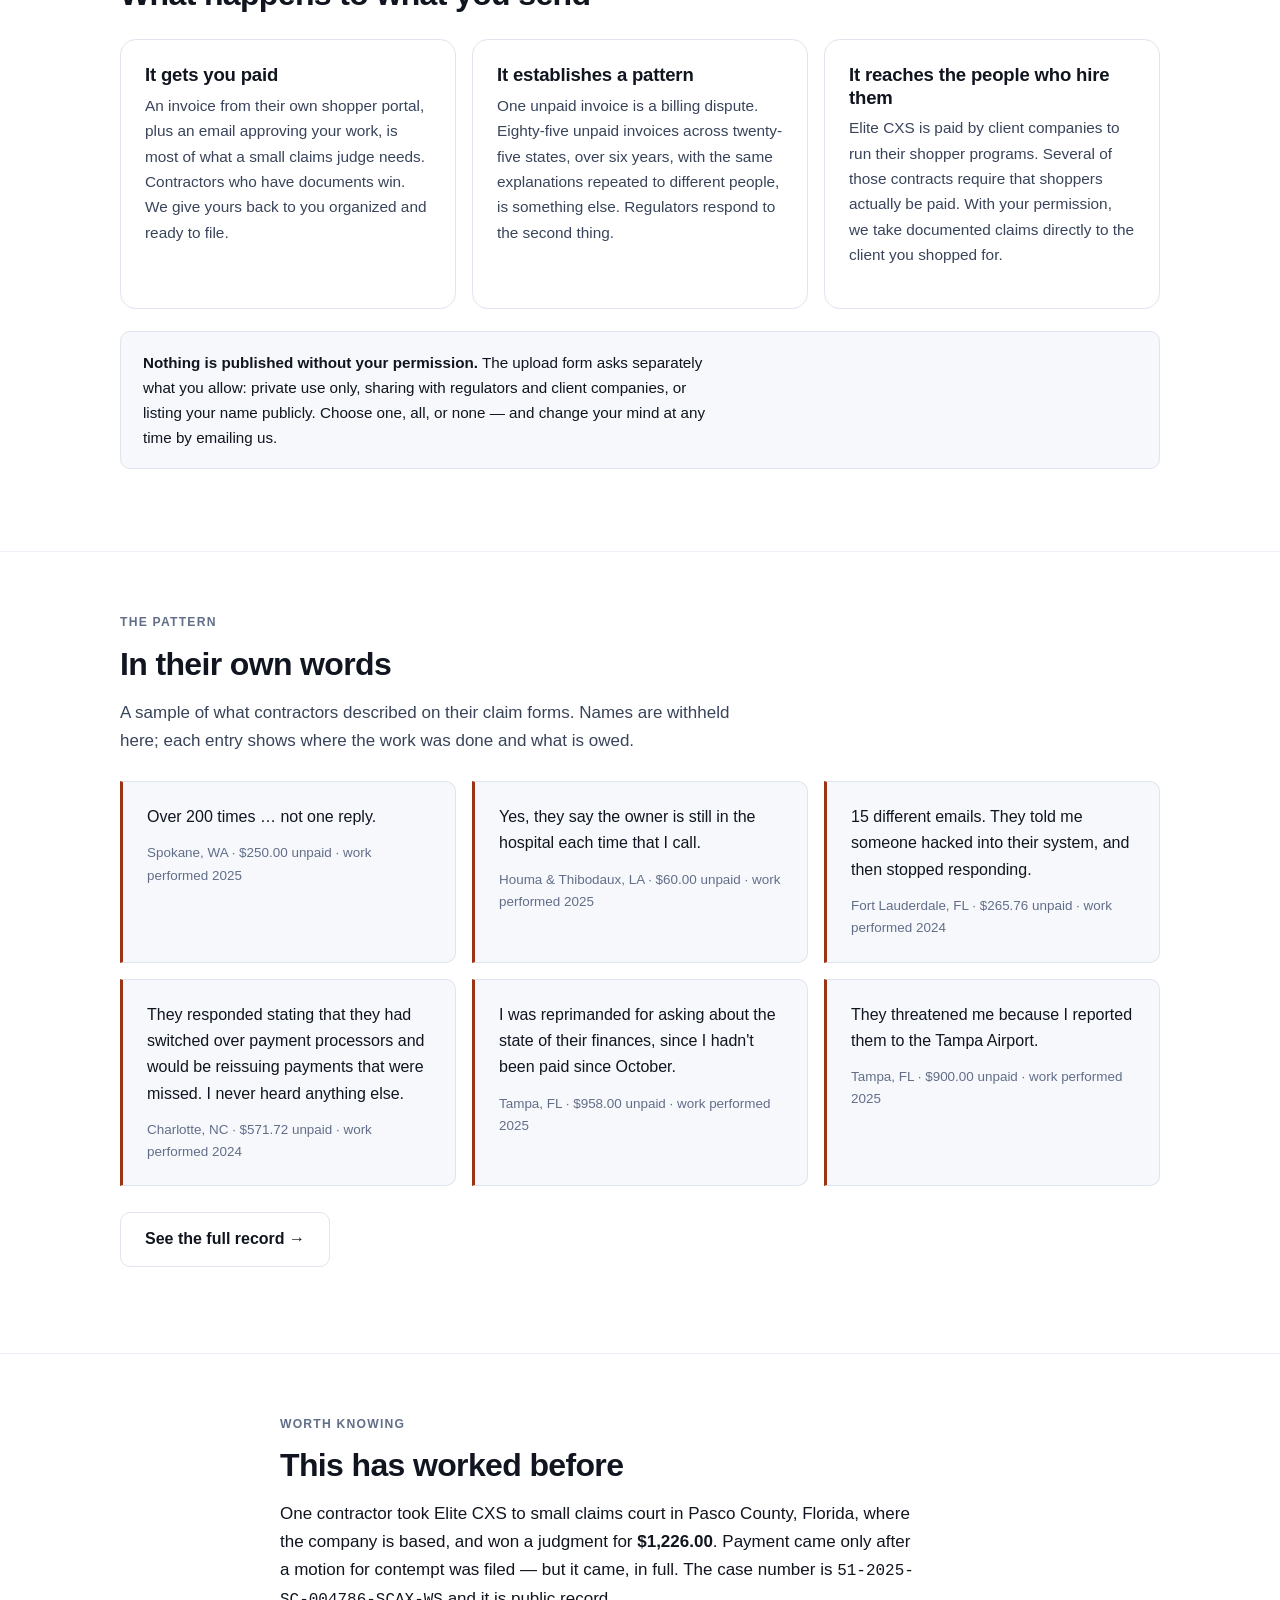
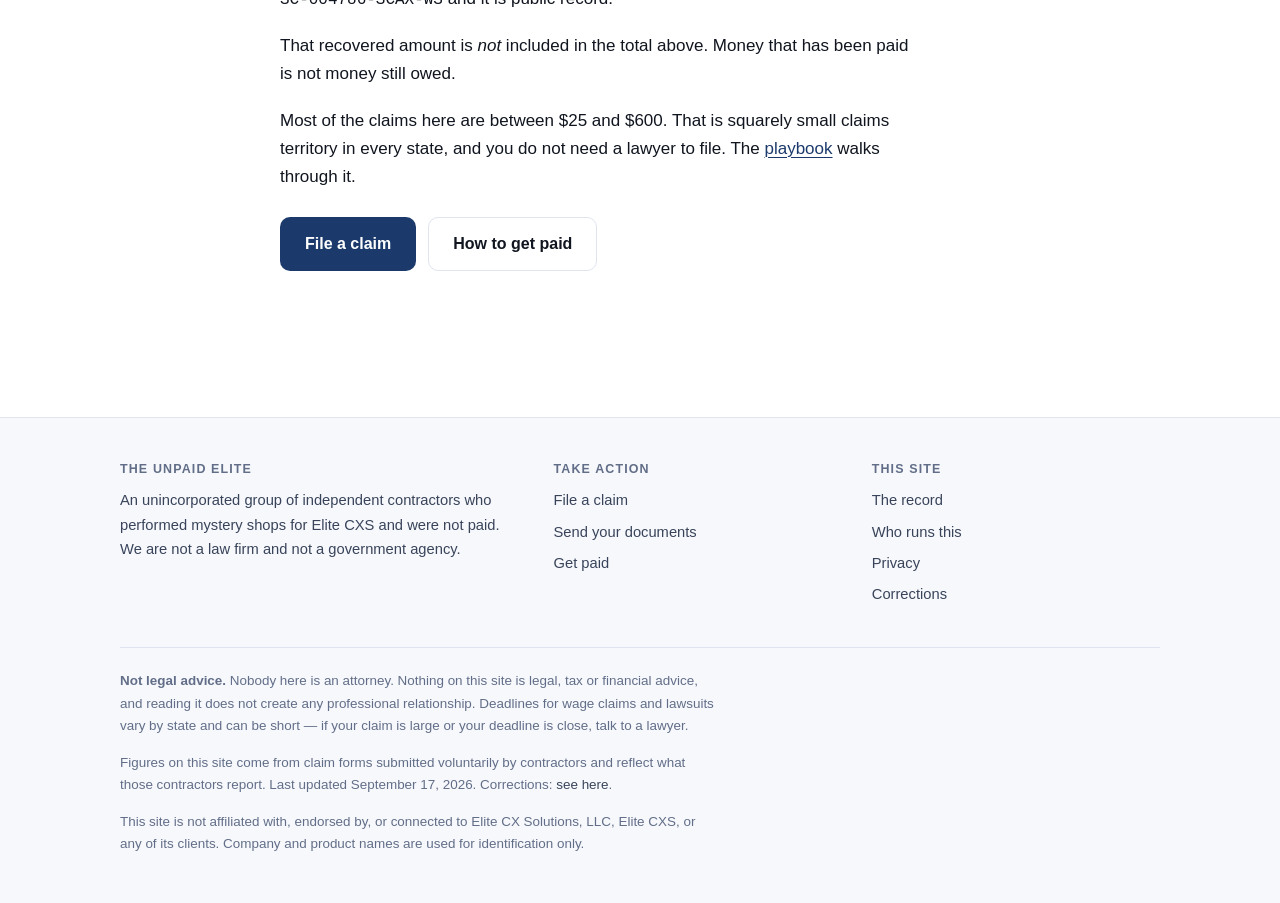
==== commit ee486f56: "Exclude the recovered claim from unpaid totals The site operator's $1,226 is the claim behind the Pa" ====
--- a/index.html
+++ b/index.html
@@ -4,12 +4,12 @@
 <meta charset="utf-8">
 <meta name="viewport" content="width=device-width, initial-scale=1, viewport-fit=cover">
 <title>Elite CXS isn't paying its mystery shoppers — The Unpaid Elite</title>
-<meta name="description" content="86 independent contractors report $29,465 in unpaid mystery shopping work for Elite CXS across 25 states. File a claim, send your documents, and get the tools to recover what you're owed.">
+<meta name="description" content="85 independent contractors report $28,239 in unpaid mystery shopping work for Elite CXS across 25 states. File a claim, send your documents, and get the tools to recover what you're owed.">
 <link rel="canonical" href="https://theunpaidelite.com/index.html">
 <meta property="og:type" content="website">
 <meta property="og:site_name" content="The Unpaid Elite">
 <meta property="og:title" content="Elite CXS isn't paying its mystery shoppers — The Unpaid Elite">
-<meta property="og:description" content="86 independent contractors report $29,465 in unpaid mystery shopping work for Elite CXS across 25 states. File a claim, send your documents, and get the tools to recover what you're owed.">
+<meta property="og:description" content="85 independent contractors report $28,239 in unpaid mystery shopping work for Elite CXS across 25 states. File a claim, send your documents, and get the tools to recover what you're owed.">
 <meta property="og:url" content="https://theunpaidelite.com/index.html">
 <meta name="twitter:card" content="summary_large_image">
 <meta name="robots" content="index,follow">
@@ -120,7 +120,7 @@
       </div>
       <div class="card">
         <h3>It establishes a pattern</h3>
-        <p>One unpaid invoice is a billing dispute. Eighty-six unpaid invoices across twenty-five
+        <p>One unpaid invoice is a billing dispute. Eighty-five unpaid invoices across twenty-five
         states, over six years, with the same explanations repeated to different people, is
         something else. Regulators respond to the second thing.</p>
       </div>
@@ -158,10 +158,13 @@
     <p class="section-label">Worth knowing</p>
     <h2>This has worked before</h2>
     <p>One contractor took Elite CXS to small claims court in Pasco County, Florida, where the
-    company is based, and won a judgment. Payment came only after a motion for contempt was
-    filed &mdash; but it came. The case number is
+    company is based, and won a judgment for
+    <strong data-stat="recovered_total" data-format="money">&mdash;</strong>. Payment came only
+    after a motion for contempt was filed &mdash; but it came, in full. The case number is
     <span style="font-family:var(--mono);font-size:.94em">51-2025-SC-004786-SCAX-WS</span>
     and it is public record.</p>
+    <p>That recovered amount is <em>not</em> included in the total above. Money that has been
+    paid is not money still owed.</p>
     <p>Most of the claims here are between $25 and $600. That is squarely small claims
     territory in every state, and you do not need a lawyer to file. The
     <a href="get-paid.html">playbook</a> walks through it.</p>
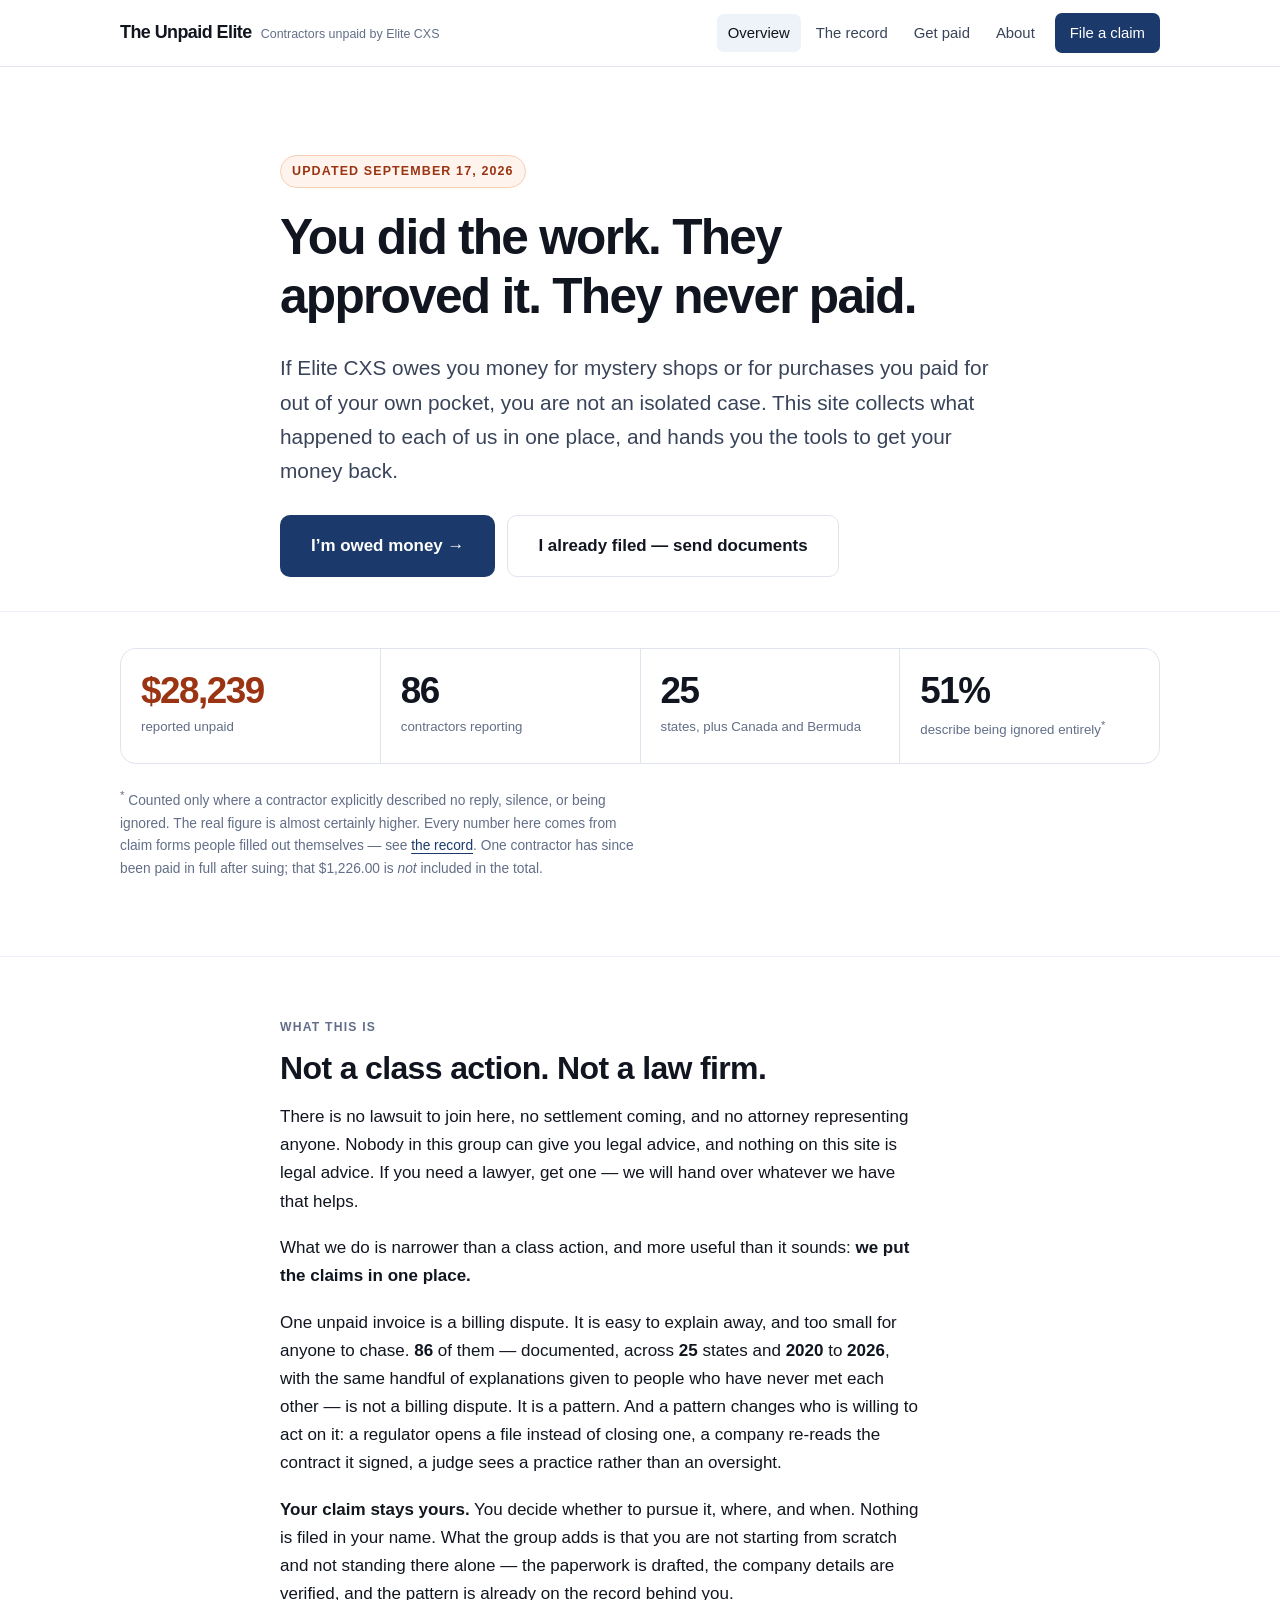
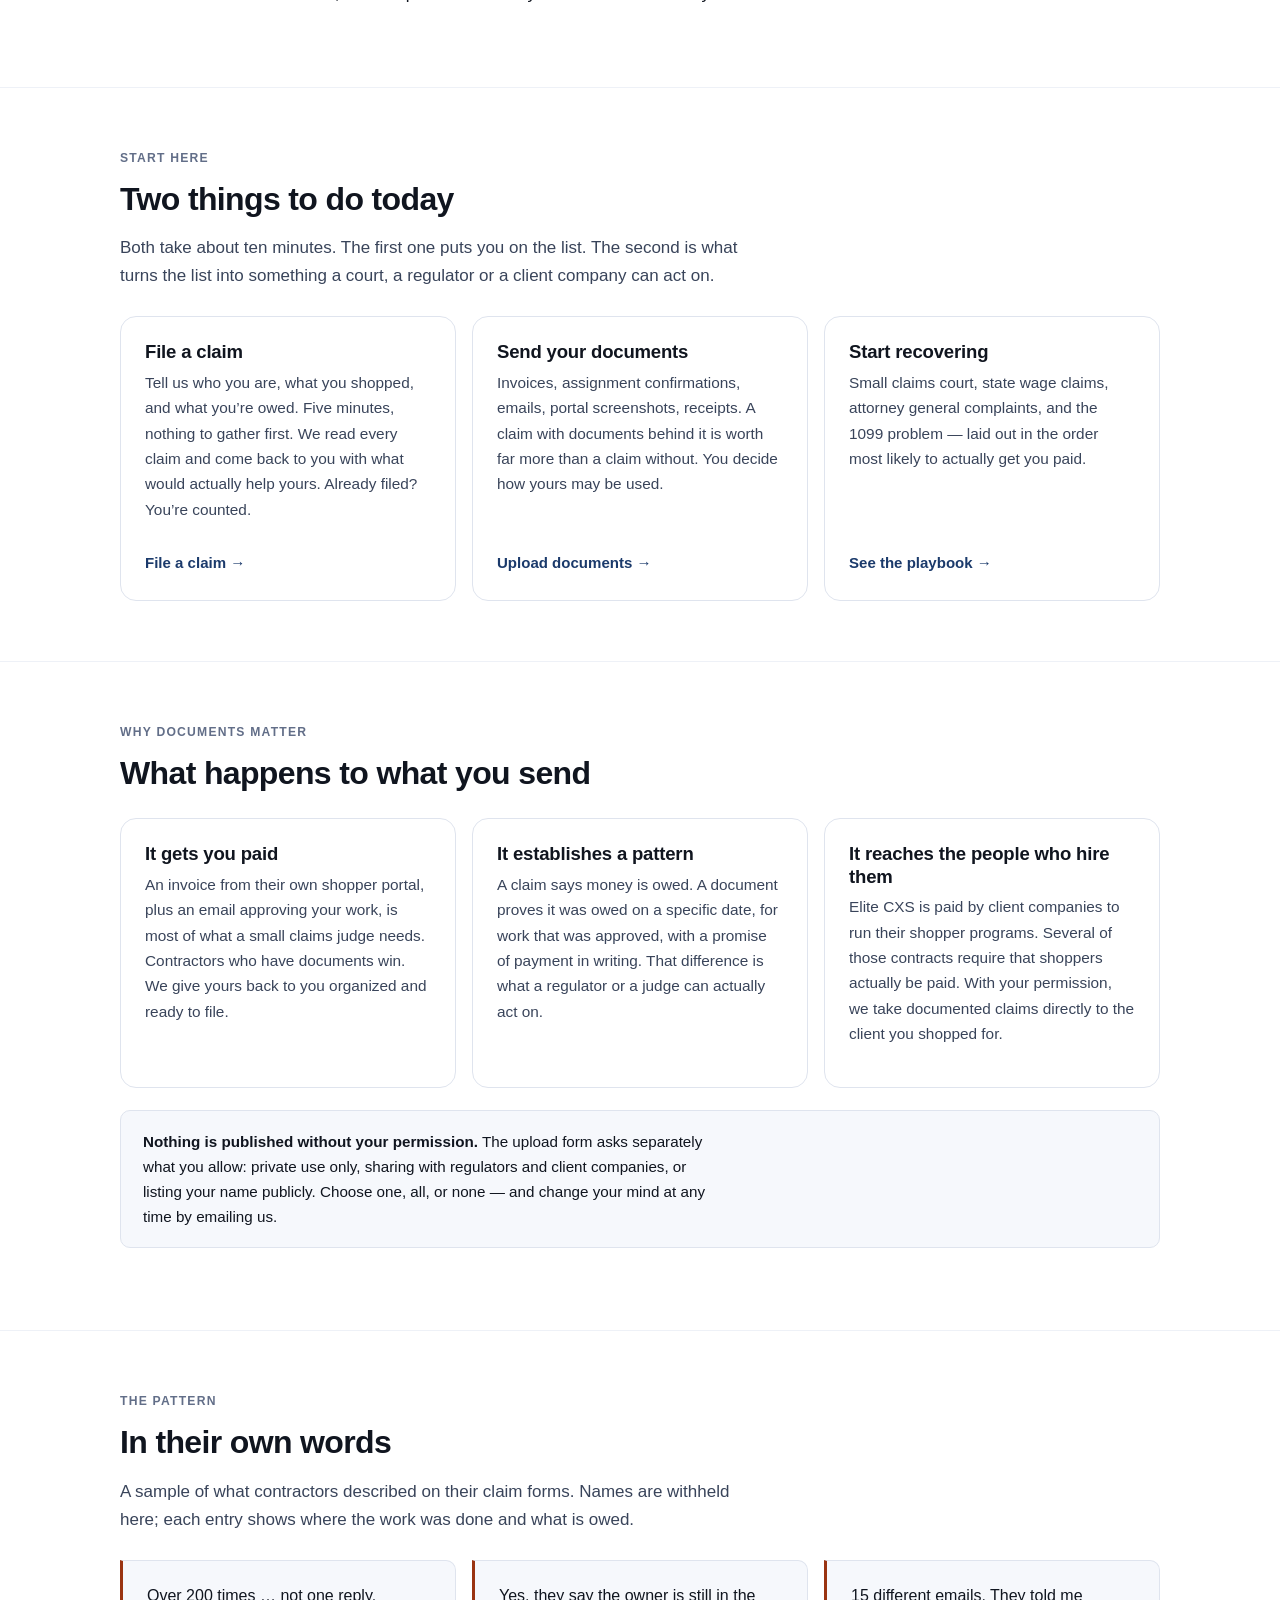
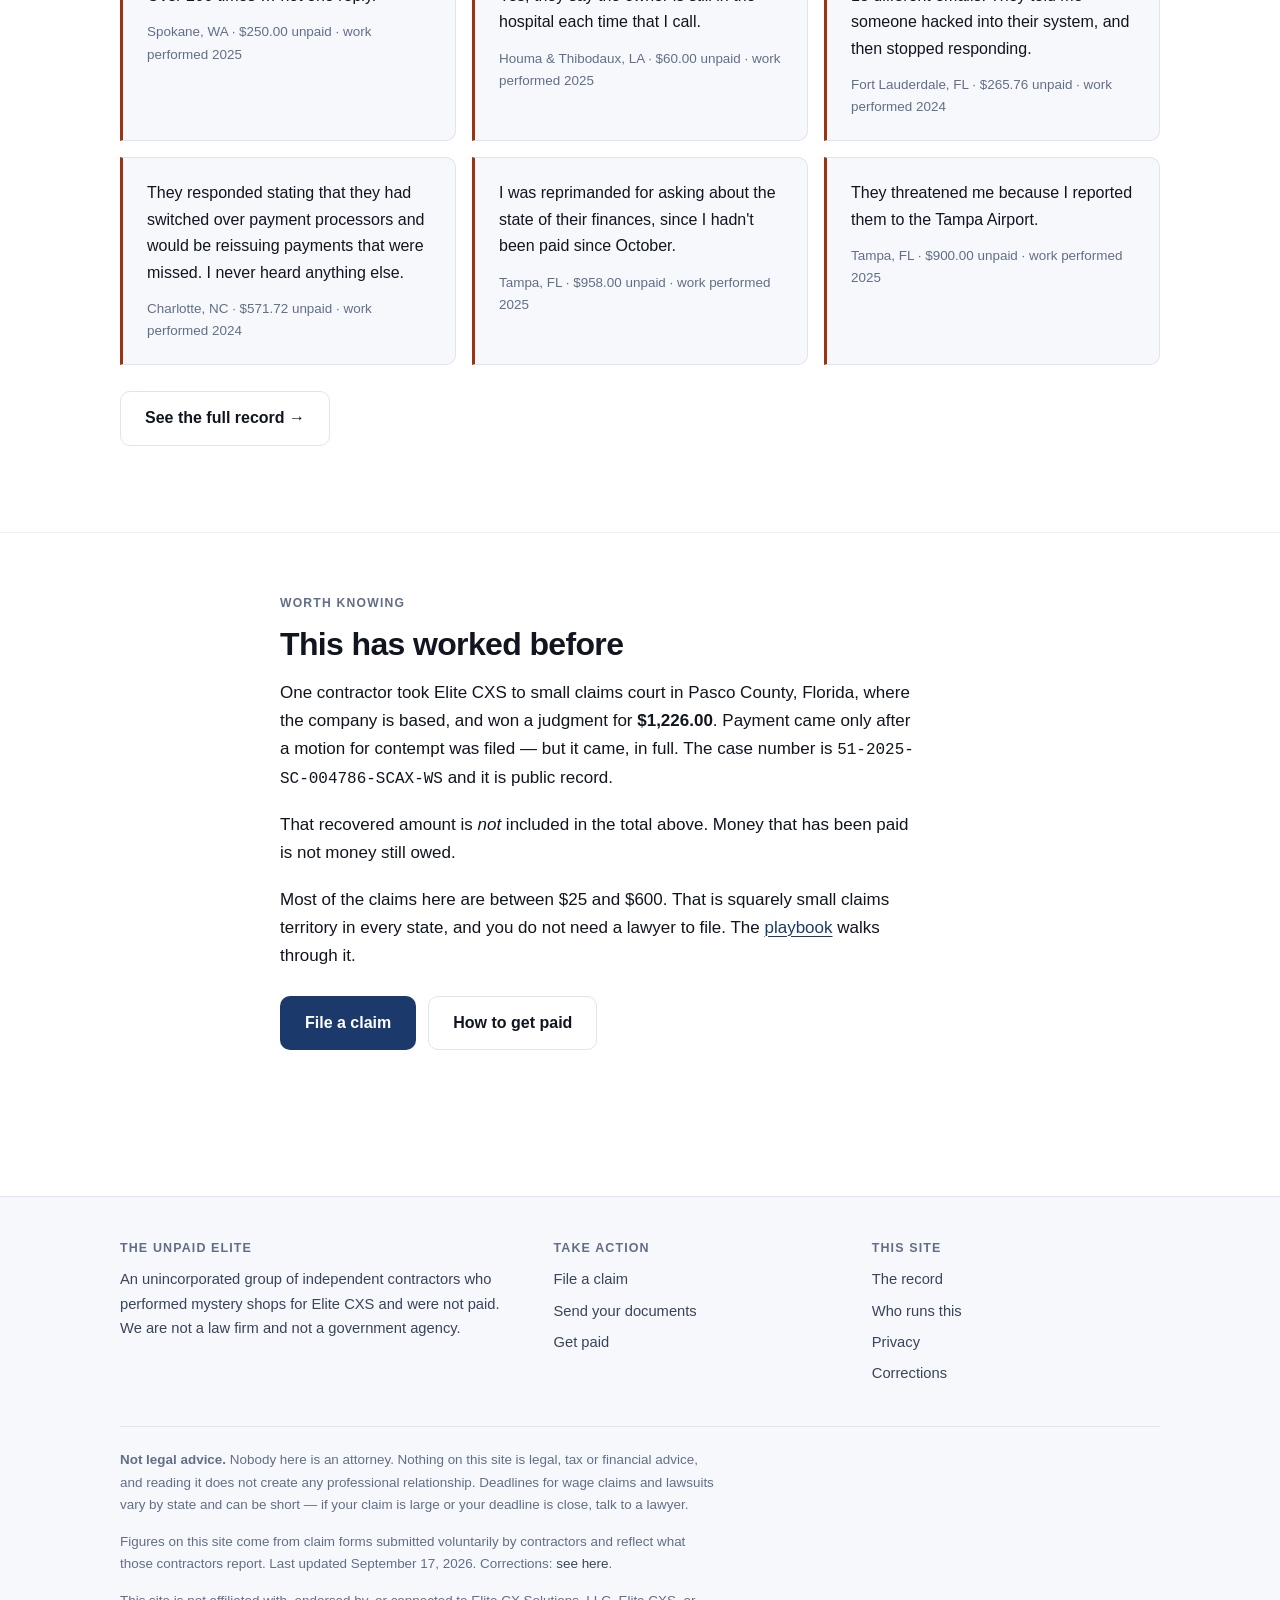
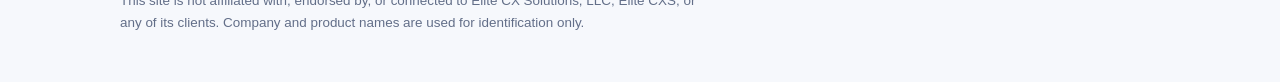
==== commit 954ad6a9: "Keep Google Forms for intake, add per-claim follow-up, state what this is not Intake stays on Google" ====
--- a/index.html
+++ b/index.html
@@ -71,7 +71,36 @@
     <p style="font-size:.86rem;color:var(--ink-3);margin-top:-14px">
       <sup>*</sup> Counted only where a contractor explicitly described no reply, silence, or
       being ignored. The real figure is almost certainly higher. Every number here comes from
-      claim forms people filled out themselves &mdash; see <a href="record.html">the record</a>.</p>
+      claim forms people filled out themselves &mdash; see <a href="record.html">the record</a>.
+      One contractor has since been paid in full after suing; that
+      <span data-stat="recovered_total" data-format="money">&mdash;</span> is
+      <em>not</em> included in the total.</p>
+  </div>
+</section>
+
+
+<section>
+  <div class="wrap narrow">
+    <p class="section-label">What this is</p>
+    <h2>Not a class action. Not a law firm.</h2>
+    <p>There is no lawsuit to join here, no settlement coming, and no attorney representing
+    anyone. Nobody in this group can give you legal advice, and nothing on this site is legal
+    advice. If you need a lawyer, get one &mdash; we will hand over whatever we have that helps.</p>
+    <p>What we do is narrower than a class action, and more useful than it sounds: <strong>we
+    put the claims in one place.</strong></p>
+    <p>One unpaid invoice is a billing dispute. It is easy to explain away, and too small for
+    anyone to chase. <strong data-stat="people">&mdash;</strong> of them &mdash; documented,
+    across <strong data-stat="us_states">&mdash;</strong> states and
+    <strong data-stat="earliest_year" data-format="plain">&mdash;</strong> to
+    <strong data-stat="latest_year" data-format="plain">&mdash;</strong>, with the same handful
+    of explanations given to people who have never met each other &mdash; is not a billing
+    dispute. It is a pattern. And a pattern changes who is willing to act on it: a regulator
+    opens a file instead of closing one, a company re-reads the contract it signed, a judge sees
+    a practice rather than an oversight.</p>
+    <p><strong>Your claim stays yours.</strong> You decide whether to pursue it, where, and
+    when. Nothing is filed in your name. What the group adds is that you are not starting from
+    scratch and not standing there alone &mdash; the paperwork is drafted, the company details
+    are verified, and the pattern is already on the record behind you.</p>
   </div>
 </section>
 
@@ -85,9 +114,9 @@
     <div class="cards">
       <a class="card" href="claim.html">
         <h3>File a claim</h3>
-        <p>Tell us who you are, what you shopped, and what you&rsquo;re owed. This is how we
-        know you exist and how we keep you updated. If you filed on the old form, you are
-        already counted.</p>
+        <p>Tell us who you are, what you shopped, and what you&rsquo;re owed. Five minutes,
+        nothing to gather first. We read every claim and come back to you with what would
+        actually help yours. Already filed? You&rsquo;re counted.</p>
         <span class="go">File a claim &rarr;</span>
       </a>
       <a class="card" href="evidence.html">
@@ -120,9 +149,9 @@
       </div>
       <div class="card">
         <h3>It establishes a pattern</h3>
-        <p>One unpaid invoice is a billing dispute. Eighty-five unpaid invoices across twenty-five
-        states, over six years, with the same explanations repeated to different people, is
-        something else. Regulators respond to the second thing.</p>
+        <p>A claim says money is owed. A document proves it was owed on a specific date,
+        for work that was approved, with a promise of payment in writing. That difference is
+        what a regulator or a judge can actually act on.</p>
       </div>
       <div class="card">
         <h3>It reaches the people who hire them</h3>
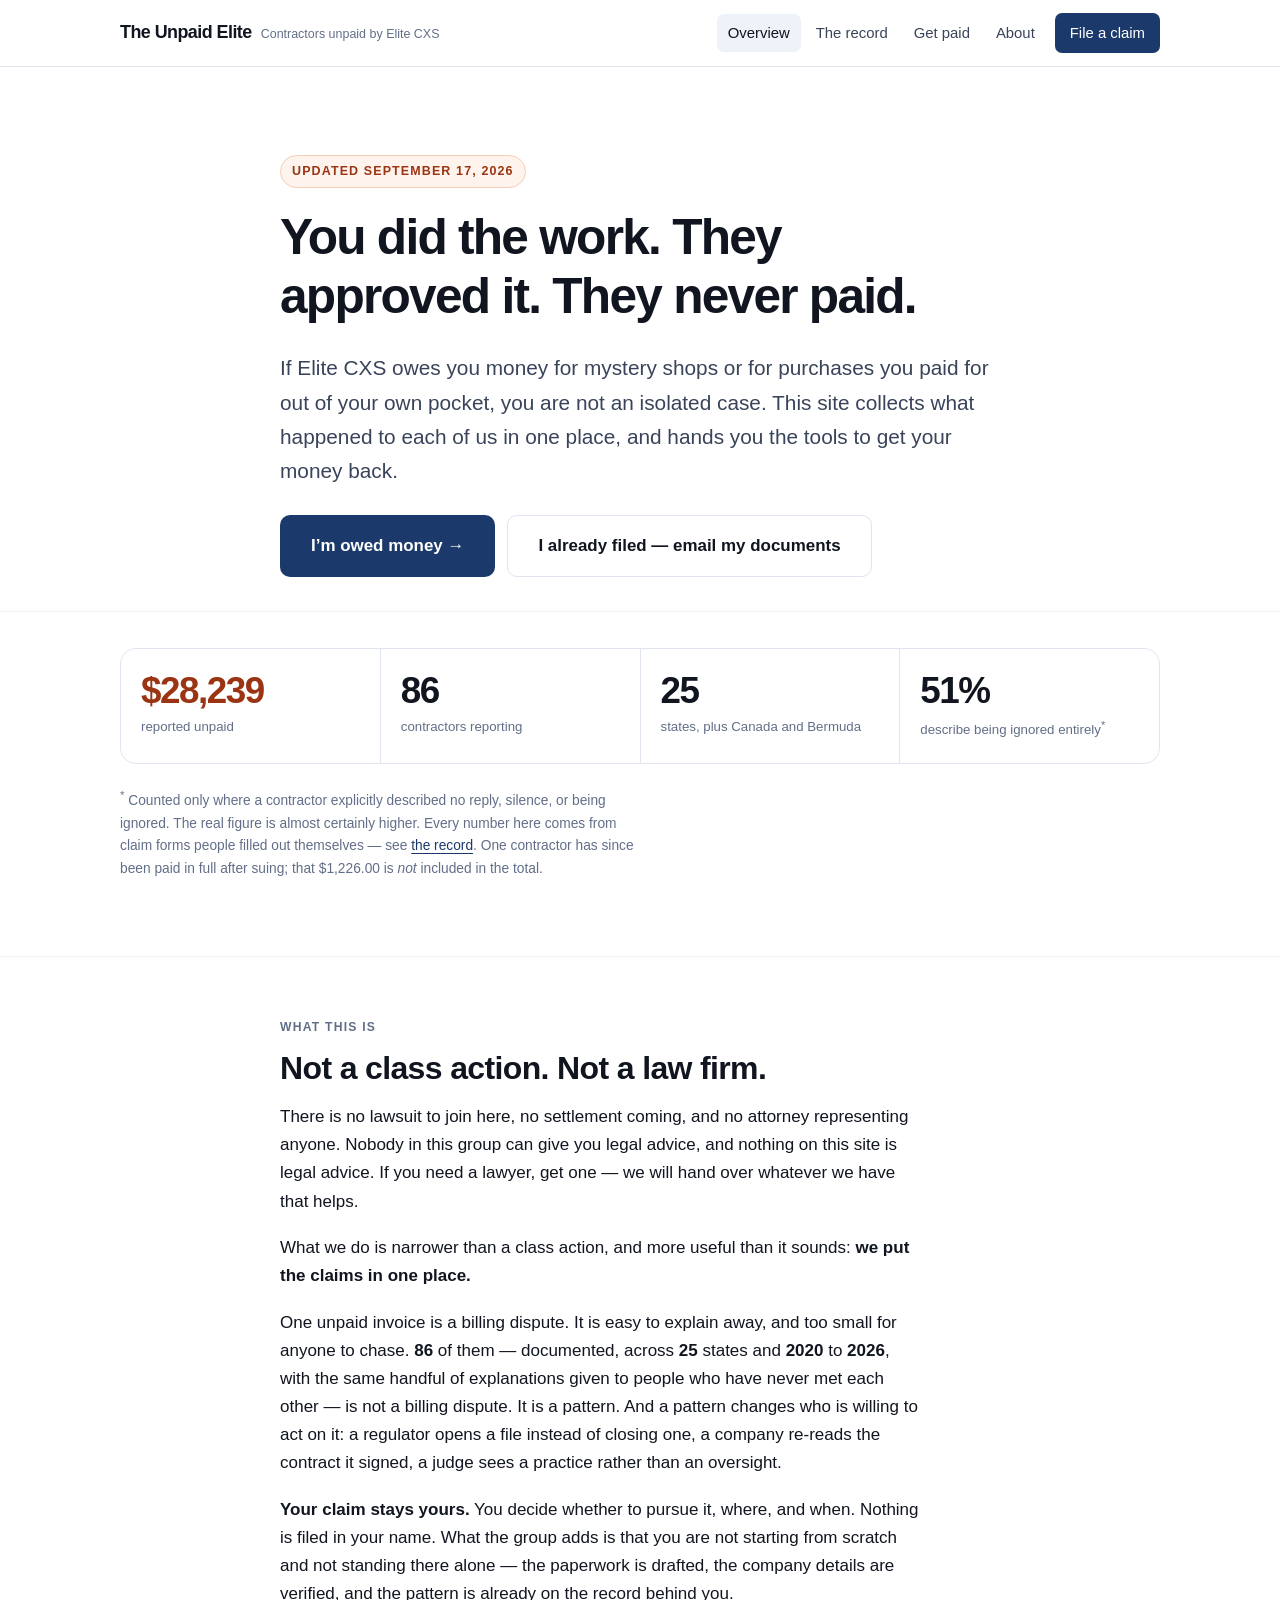
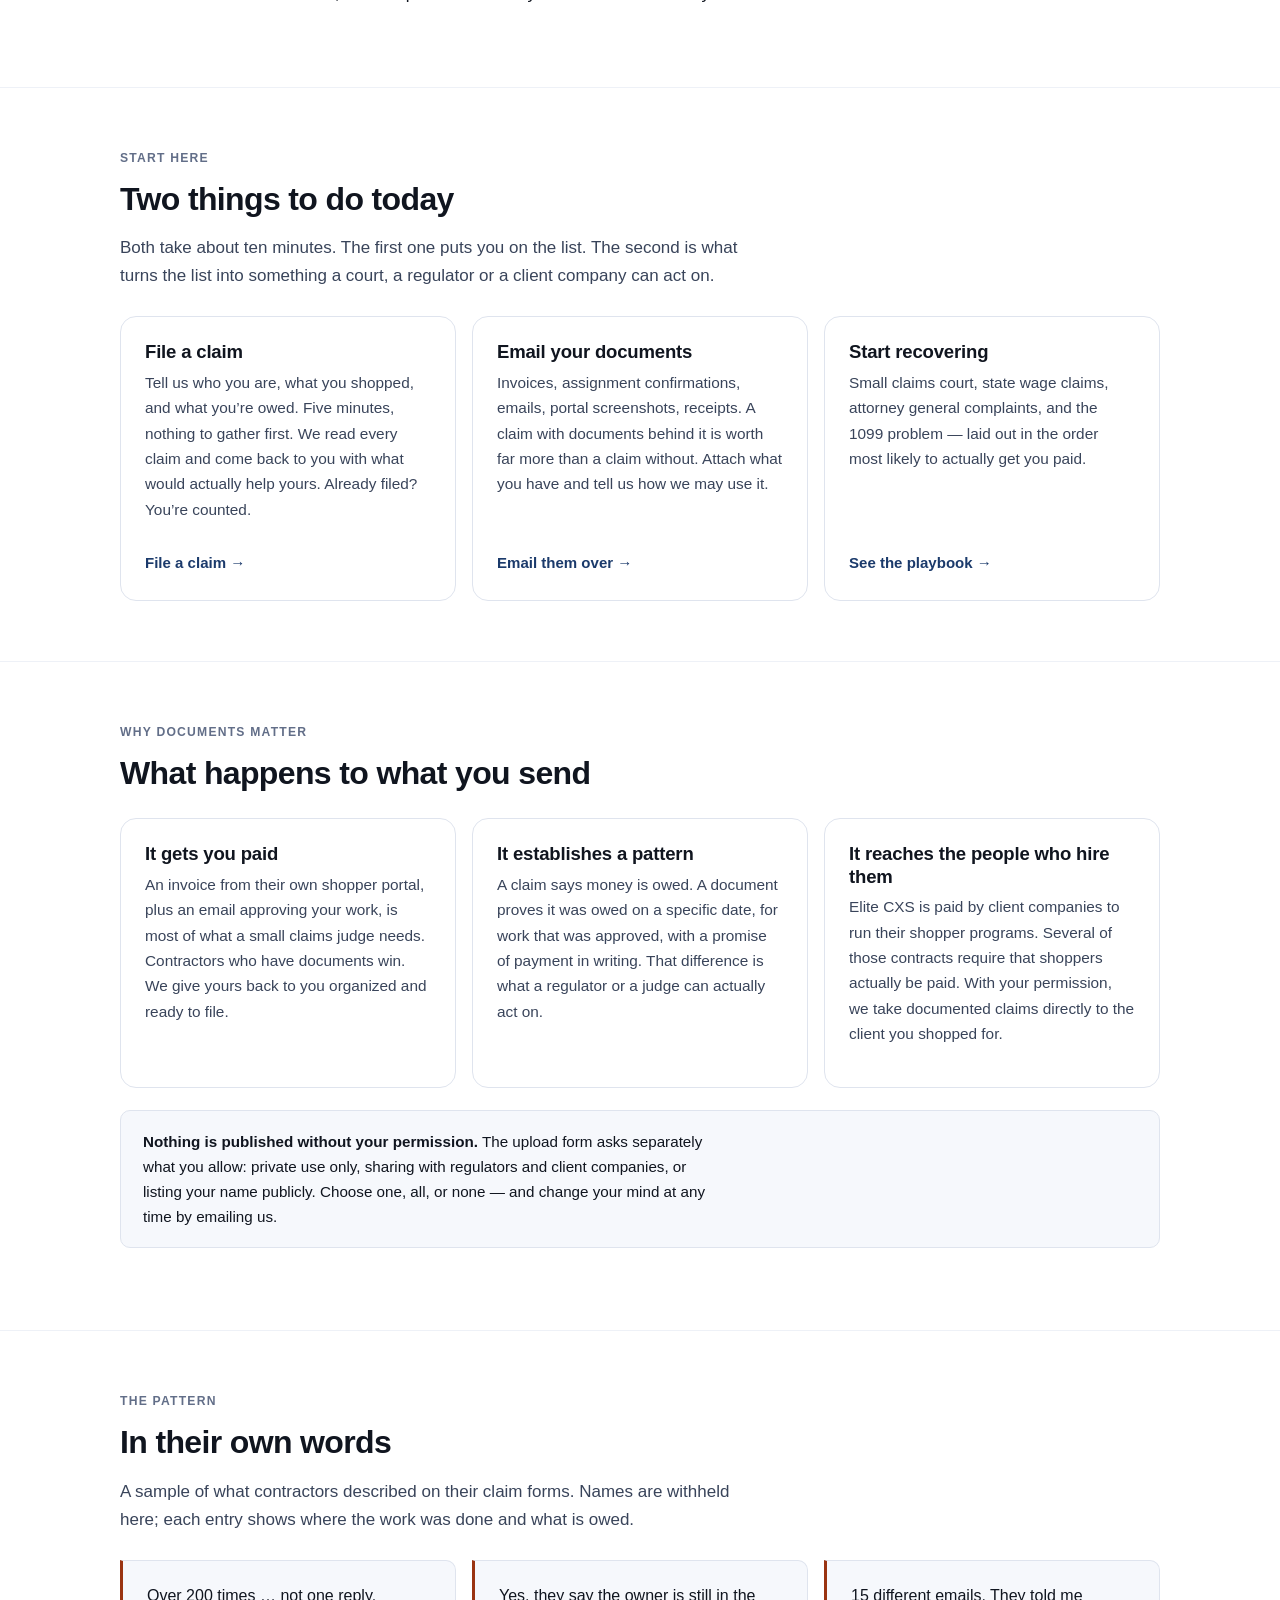
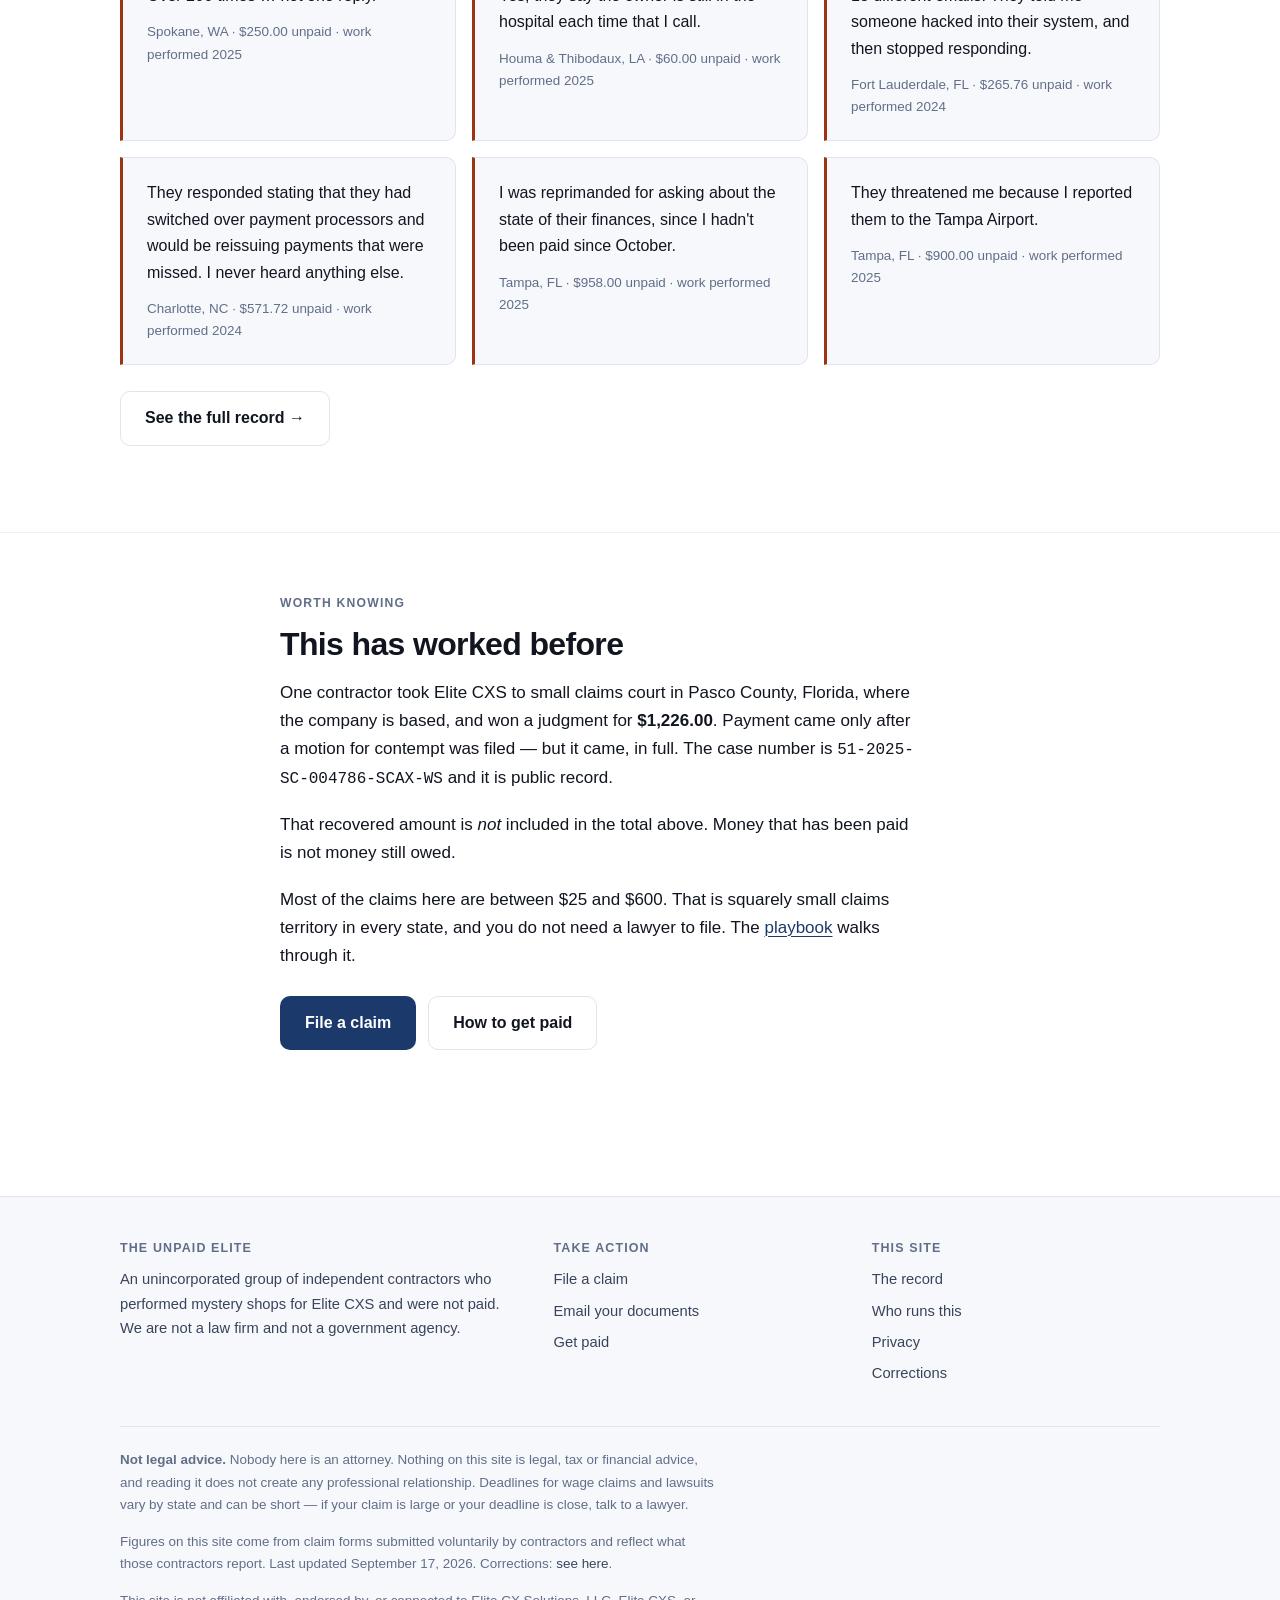
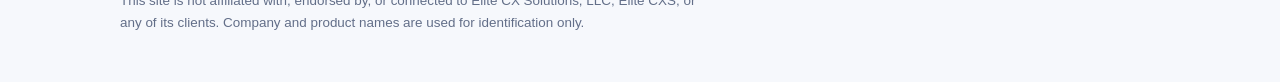
==== commit af6c2e7e: "Remove the upload page — documents come by email Deletes evidence.html and the whole Tally integrati" ====
--- a/index.html
+++ b/index.html
@@ -43,7 +43,7 @@
     happened to each of us in one place, and hands you the tools to get your money back.</p>
     <div class="btn-row">
       <a class="btn big" href="claim.html">I&rsquo;m owed money &rarr;</a>
-      <a class="btn big alt" href="evidence.html">I already filed &mdash; send documents</a>
+      <a class="btn big alt" href="mailto:sam@crossroadstechnology.co?subject=Elite%20CXS%20documents">I already filed &mdash; email my documents</a>
     </div>
   </div>
 </section>
@@ -119,12 +119,12 @@
         actually help yours. Already filed? You&rsquo;re counted.</p>
         <span class="go">File a claim &rarr;</span>
       </a>
-      <a class="card" href="evidence.html">
-        <h3>Send your documents</h3>
+      <a class="card" href="mailto:sam@crossroadstechnology.co?subject=Elite%20CXS%20documents">
+        <h3>Email your documents</h3>
         <p>Invoices, assignment confirmations, emails, portal screenshots, receipts. A claim
-        with documents behind it is worth far more than a claim without. You decide how yours
-        may be used.</p>
-        <span class="go">Upload documents &rarr;</span>
+        with documents behind it is worth far more than a claim without. Attach what you have
+        and tell us how we may use it.</p>
+        <span class="go">Email them over &rarr;</span>
       </a>
       <a class="card" href="get-paid.html">
         <h3>Start recovering</h3>
@@ -217,7 +217,7 @@
         <h4>Take action</h4>
         <ul>
           <li><a href="claim.html">File a claim</a></li>
-          <li><a href="evidence.html">Send your documents</a></li>
+          <li><a href="mailto:sam@crossroadstechnology.co?subject=Elite%20CXS%20documents">Email your documents</a></li>
           <li><a href="get-paid.html">Get paid</a></li>
         </ul>
       </div>
--- a/assets/site.css
+++ b/assets/site.css
@@ -217,12 +217,37 @@
 /* ---------- forms / embeds ---------- */
 .embed { border: 1px solid var(--line); border-radius: var(--radius-lg); overflow: hidden; background: var(--paper); margin: 26px 0; }
 .embed iframe { display: block; width: 100%; border: 0; min-height: 900px; }
-.setup-needed {
-  border: 2px dashed var(--flag-line); background: var(--flag-bg); color: var(--flag);
-  border-radius: var(--radius-lg); padding: 30px; margin: 26px 0;
-}
-.setup-needed h3 { color: var(--flag); }
-.setup-needed code { background: var(--paper); color: var(--ink); padding: 2px 6px; border-radius: 4px; font-family: var(--mono); font-size: .88em; }
+/* Third-party form embeds. A cross-origin iframe cannot be restyled from here, so
+   Google Forms is always light. Rather than let a white slab collide with a dark
+   page, give it a deliberate light surface in its own colour — it then reads as an
+   inset document rather than a theme bug. */
+.embed.external {
+  background: #f0ebf8;
+  border-color: #cfc6e4;
+  padding: 12px;
+}
+.embed.external iframe {
+  min-height: 1200px;
+  border-radius: 8px;
+  background: #f0ebf8;
+}
+.embed-note {
+  font-size: .85rem;
+  color: var(--ink-3);
+  margin: -14px 0 22px;
+}
+.embed-note strong { color: var(--ink-2); }
+
+/* On a phone, a 1200px iframe inside a scrolling page is a trap: two nested
+   scrollbars and no way to reach the submit button. Send those visitors straight
+   to the form instead. */
+.gform-open { display: none; }
+/* the link-out variant is the page's primary action, shown at every width */
+.gform-open.gform-always { display: block; }
+@media (max-width: 760px) {
+  .embed.external, .embed-note { display: none; }
+  .gform-open { display: block; }
+}
 
 /* ---------- misc ---------- */
 .copyblock {
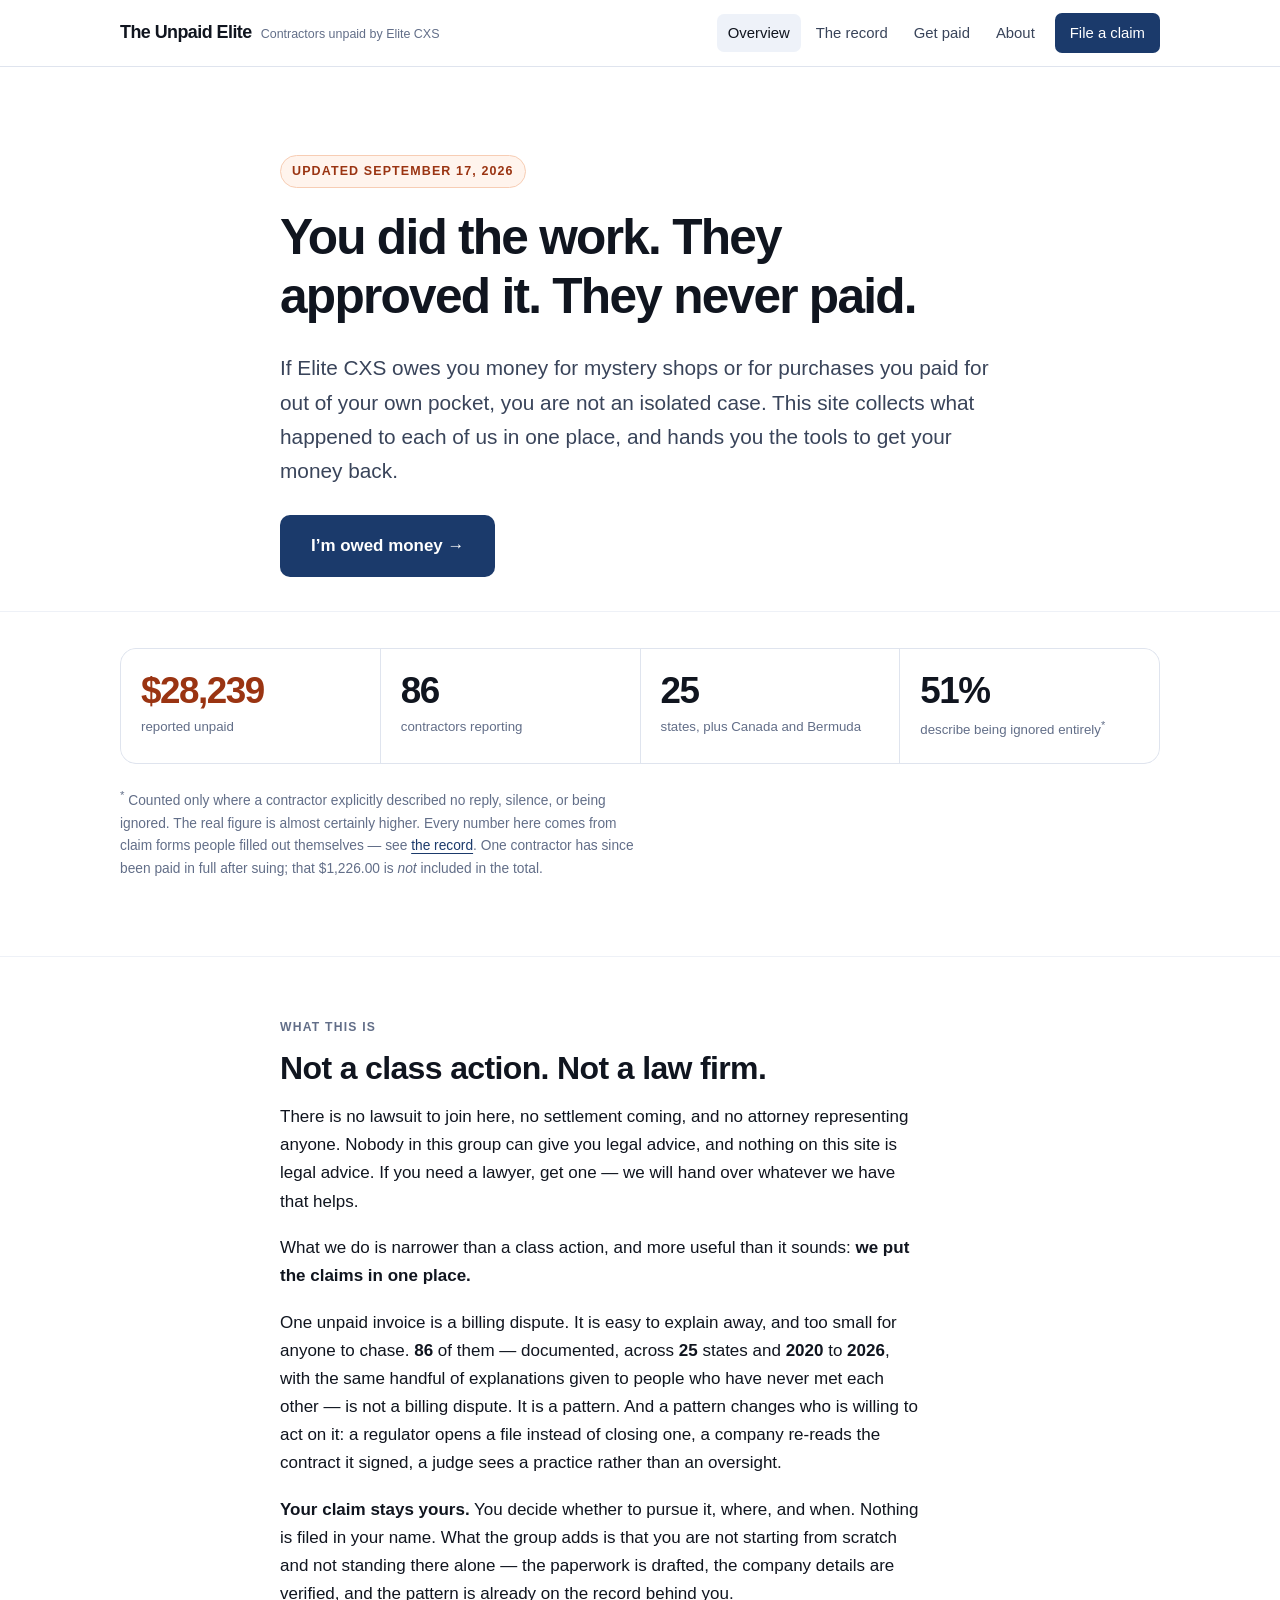
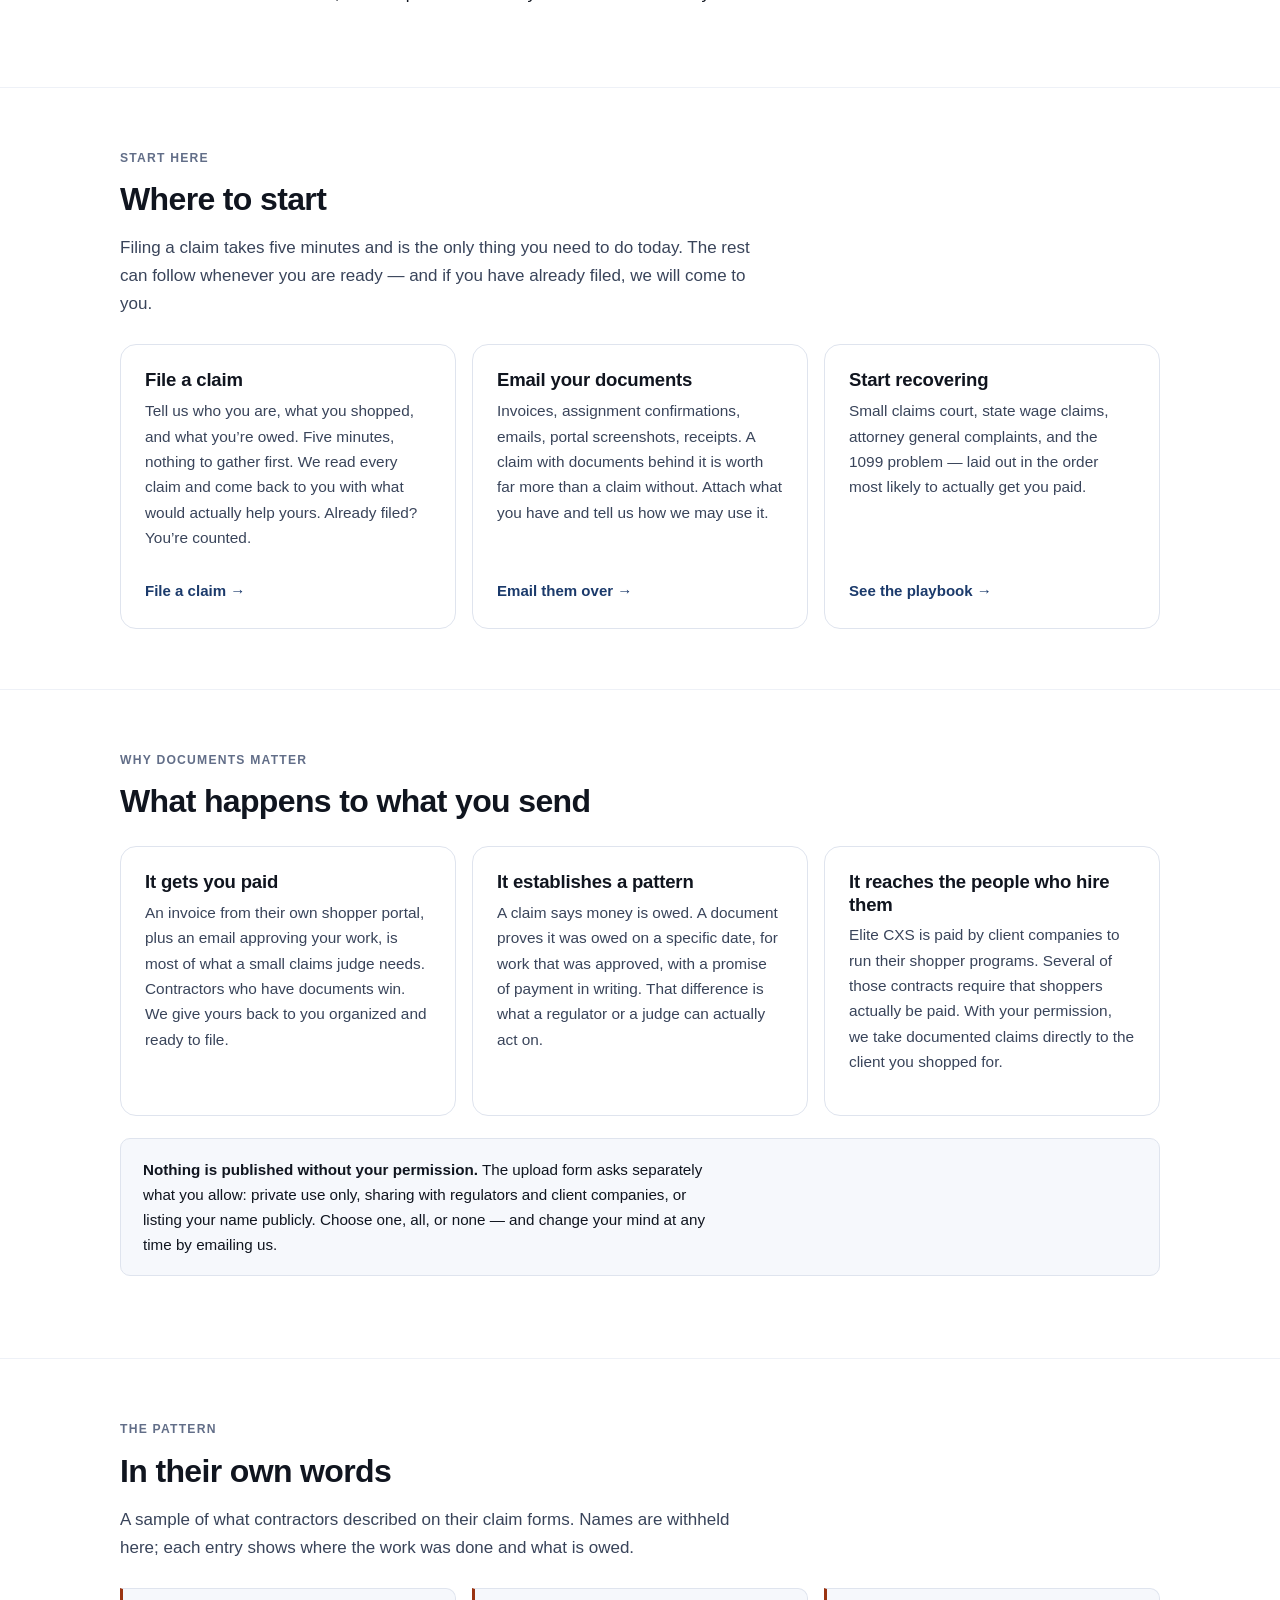
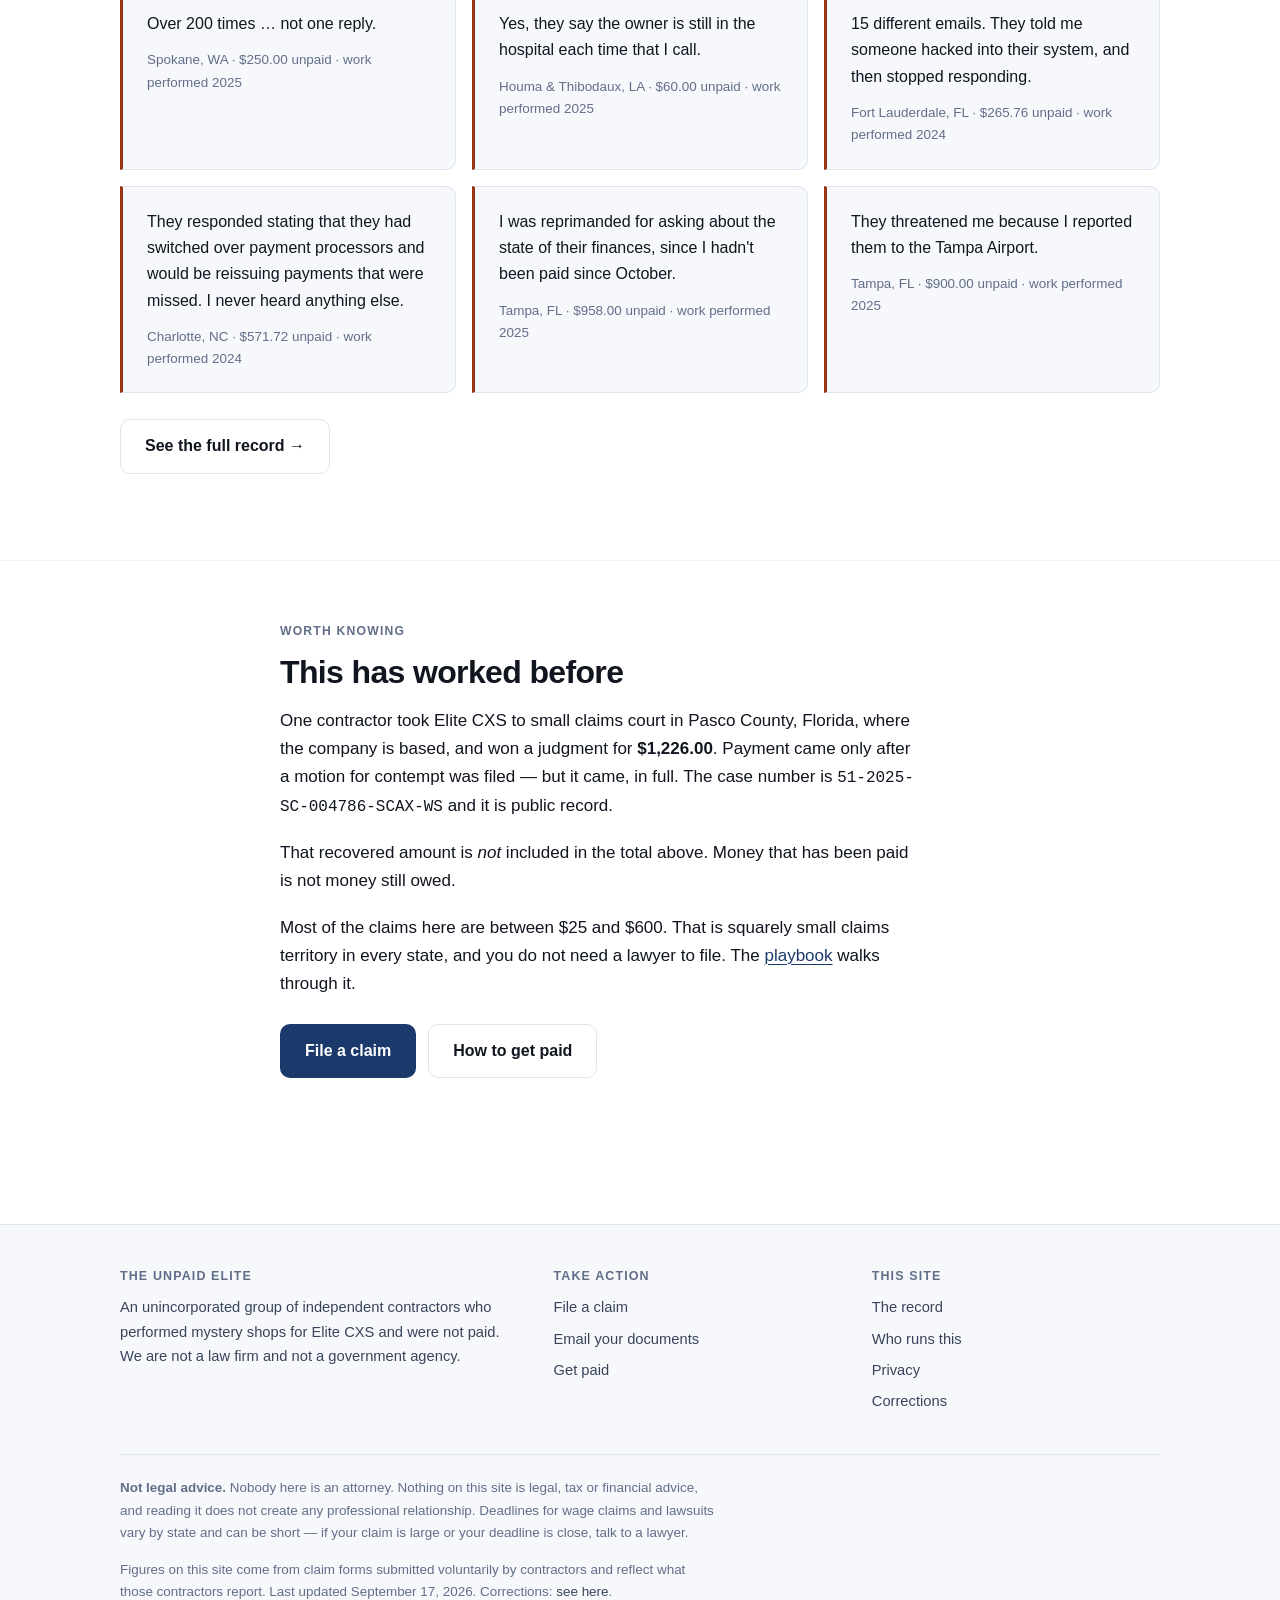
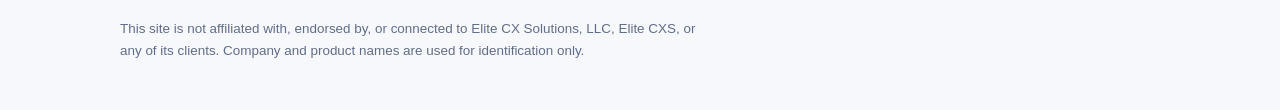
==== commit 86e4fc6f: "Single call to action in the hero Drops the second hero button. Filing a claim is the one thing a vi" ====
--- a/index.html
+++ b/index.html
@@ -43,7 +43,6 @@
     happened to each of us in one place, and hands you the tools to get your money back.</p>
     <div class="btn-row">
       <a class="btn big" href="claim.html">I&rsquo;m owed money &rarr;</a>
-      <a class="btn big alt" href="mailto:sam@crossroadstechnology.co?subject=Elite%20CXS%20documents">I already filed &mdash; email my documents</a>
     </div>
   </div>
 </section>
@@ -107,10 +106,10 @@
 <section>
   <div class="wrap">
     <p class="section-label">Start here</p>
-    <h2>Two things to do today</h2>
-    <p style="color:var(--ink-2)">Both take about ten minutes. The first one puts you on the
-    list. The second is what turns the list into something a court, a regulator or a client
-    company can act on.</p>
+    <h2>Where to start</h2>
+    <p style="color:var(--ink-2)">Filing a claim takes five minutes and is the only thing you
+    need to do today. The rest can follow whenever you are ready &mdash; and if you have
+    already filed, we will come to you.</p>
     <div class="cards">
       <a class="card" href="claim.html">
         <h3>File a claim</h3>
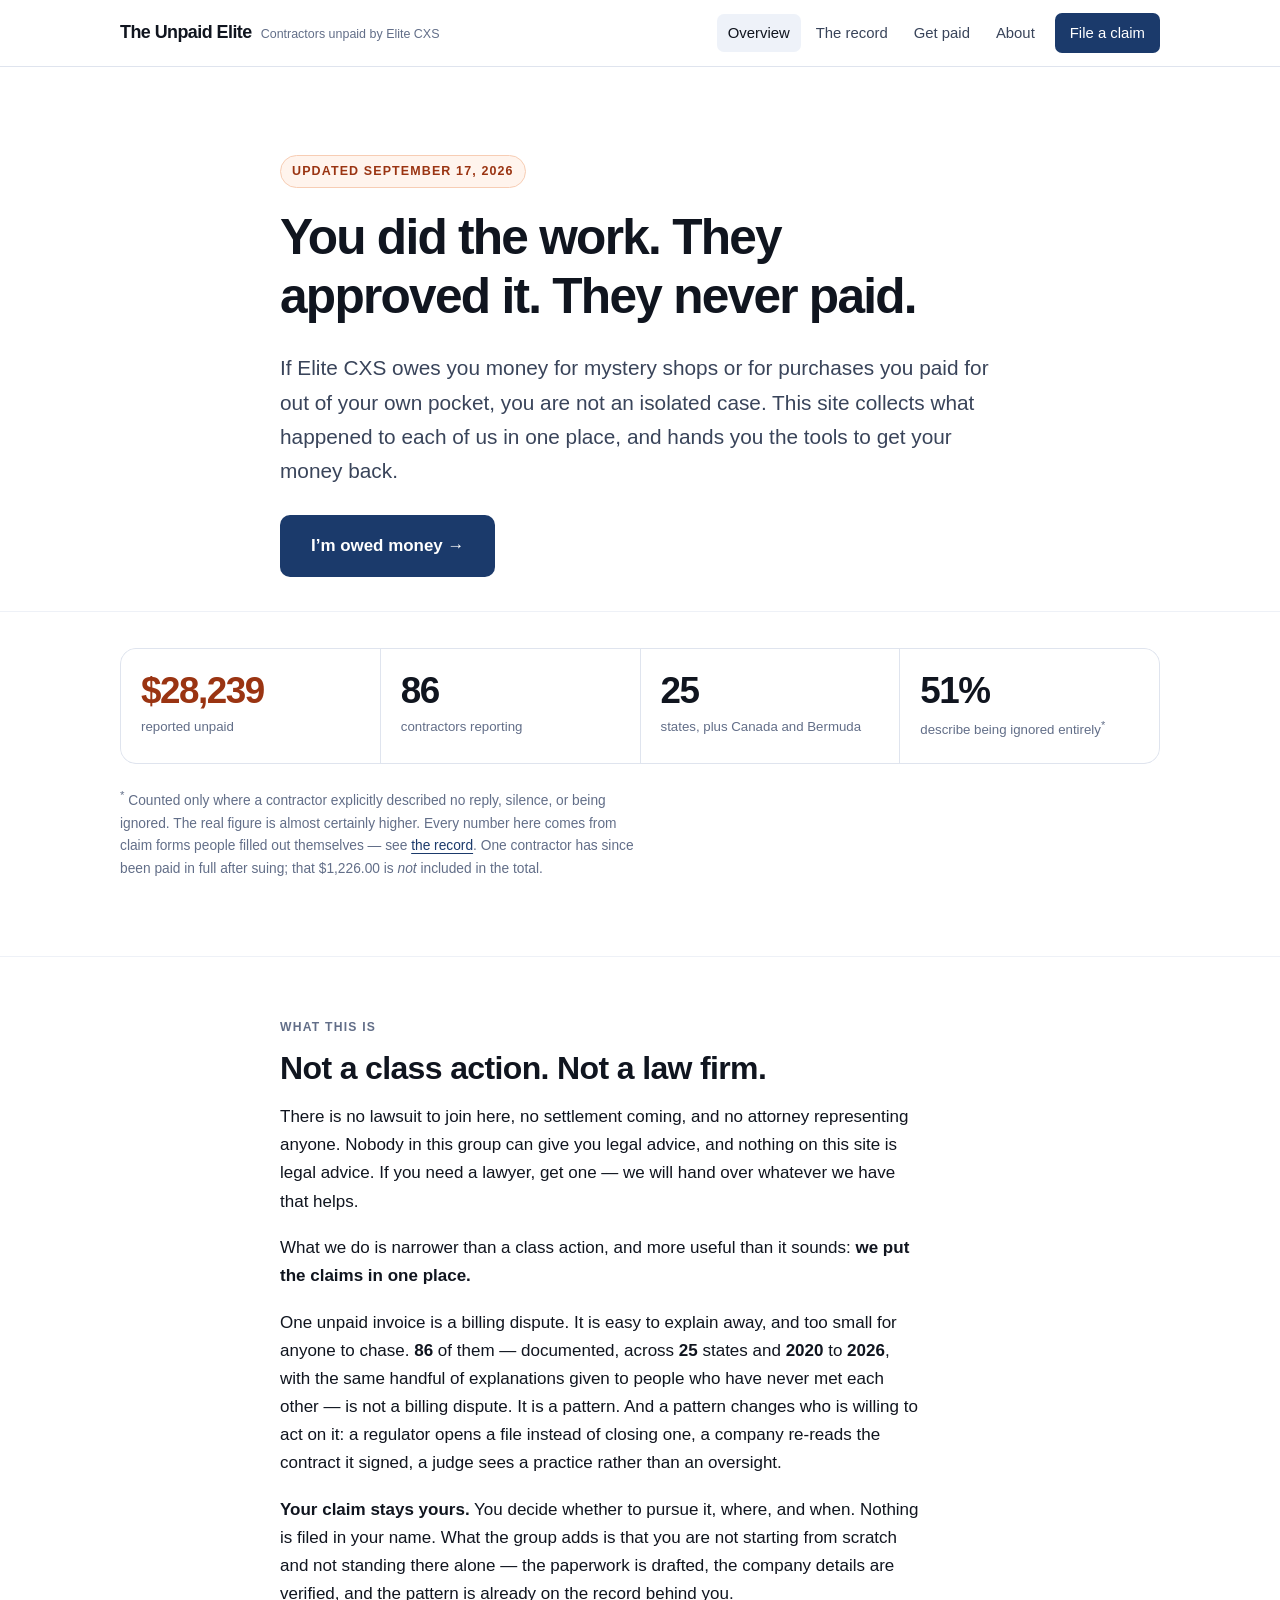
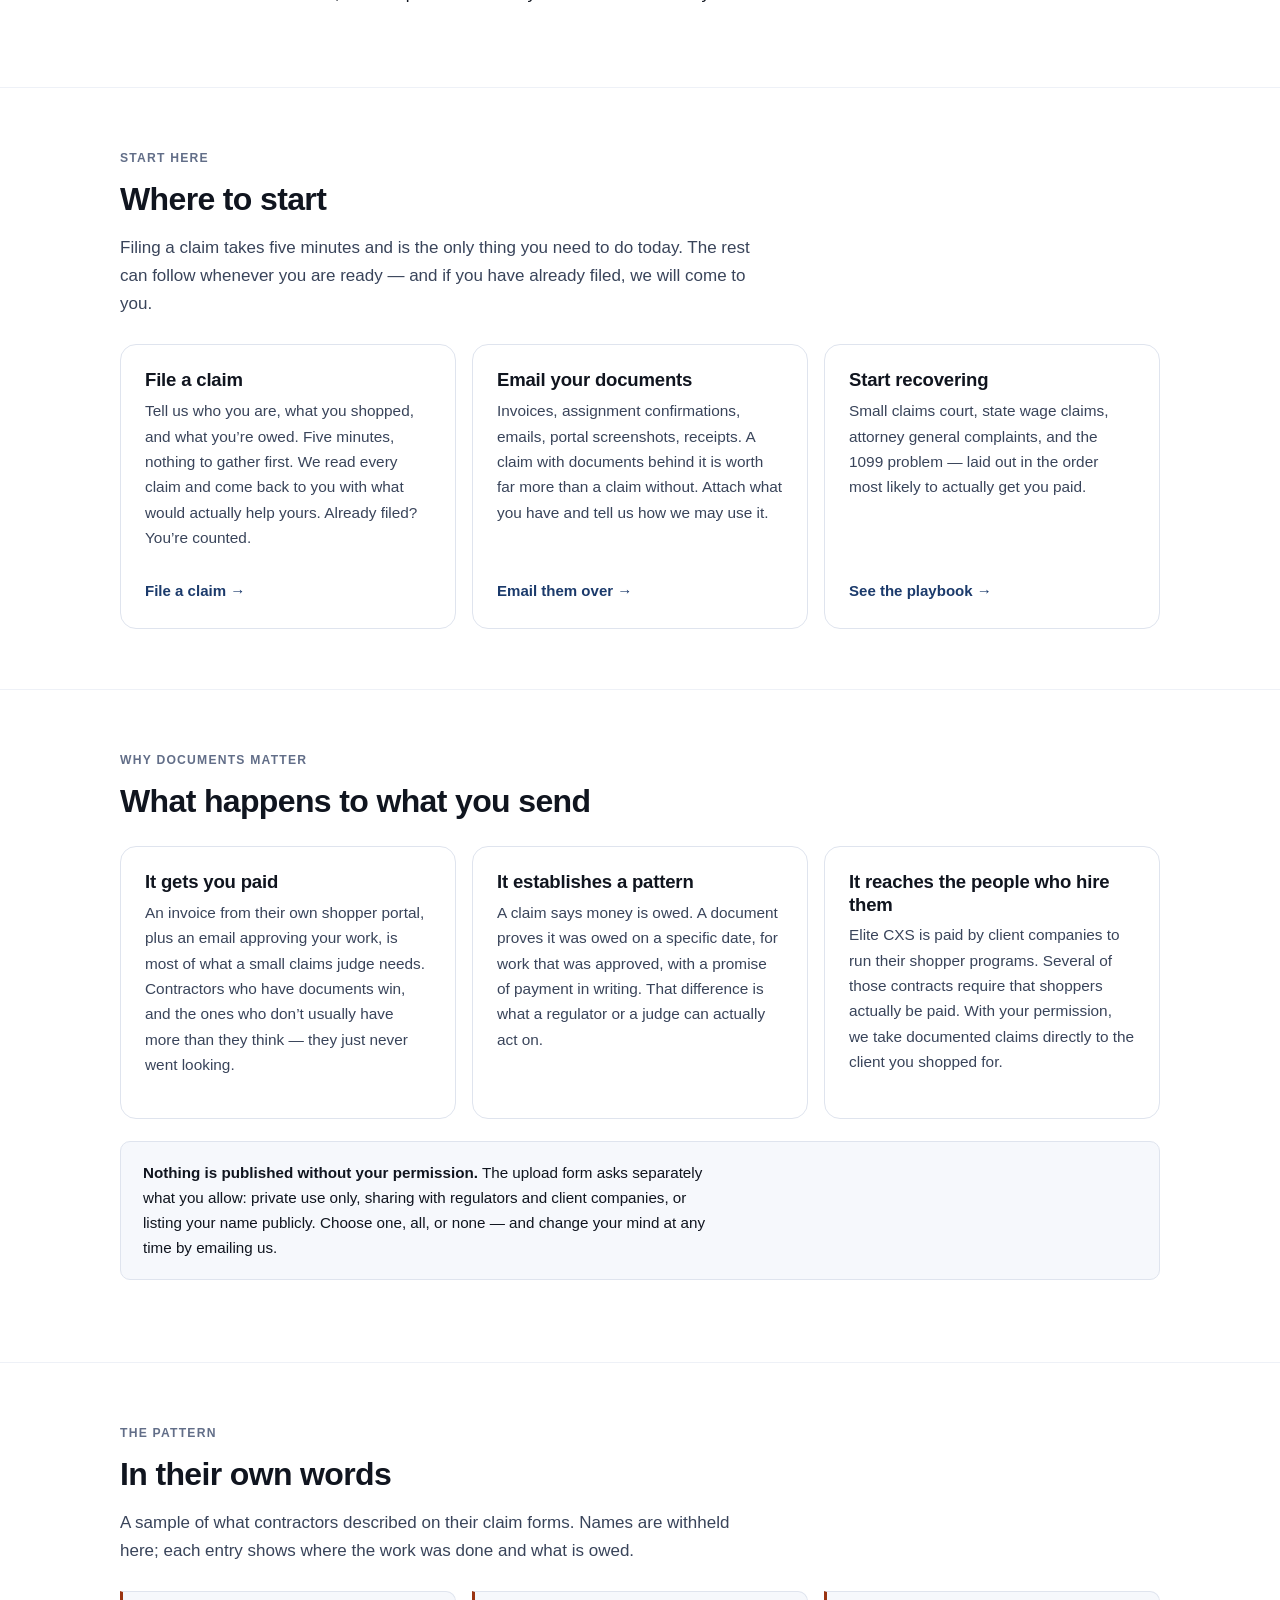
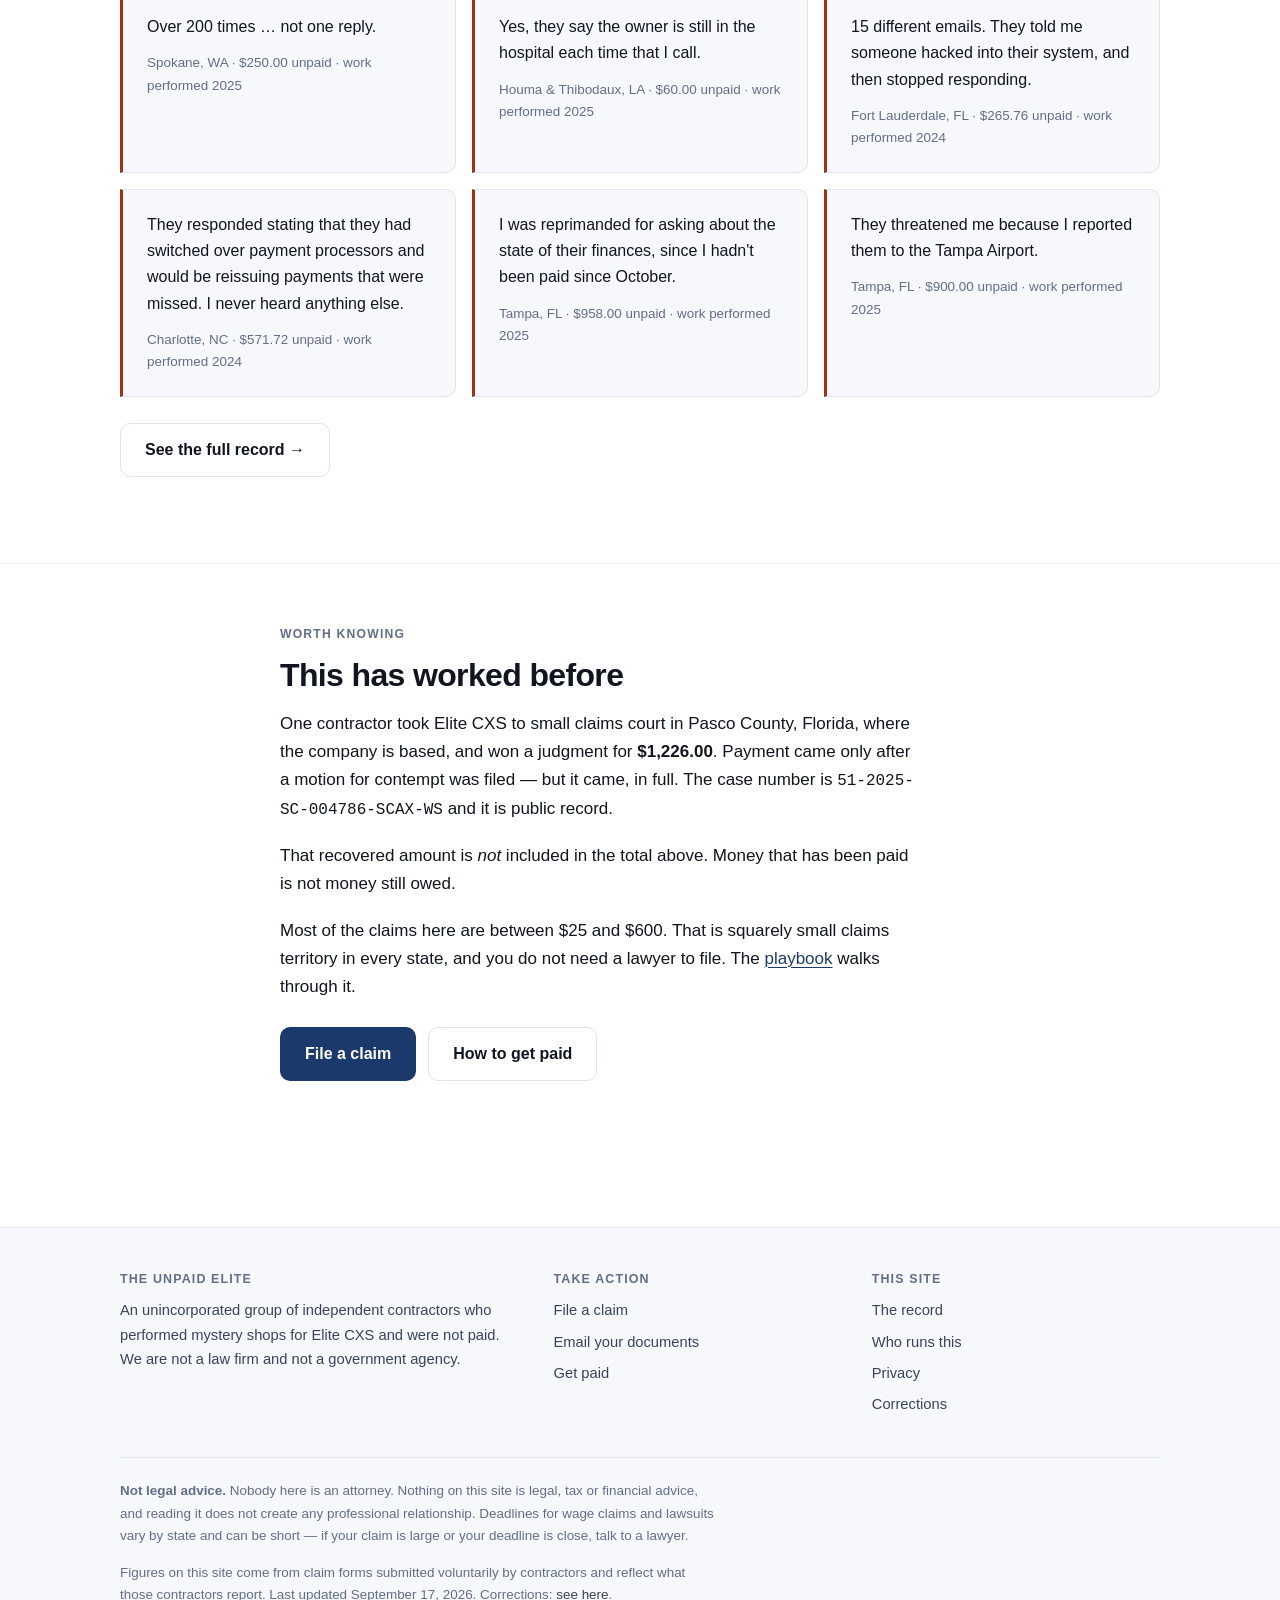
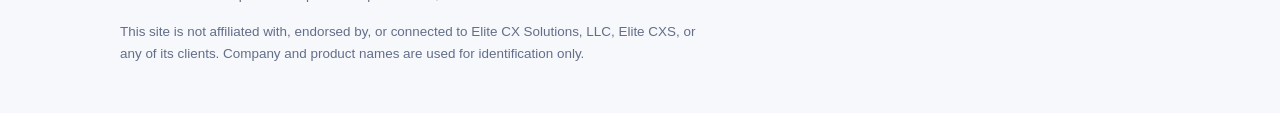
==== commit 525b9901: "Remove promises of small claims help the project does not provide The site told people we would retu" ====
--- a/index.html
+++ b/index.html
@@ -143,8 +143,9 @@
       <div class="card">
         <h3>It gets you paid</h3>
         <p>An invoice from their own shopper portal, plus an email approving your work, is
-        most of what a small claims judge needs. Contractors who have documents win. We give
-        yours back to you organized and ready to file.</p>
+        most of what a small claims judge needs. Contractors who have documents win, and the
+        ones who don&rsquo;t usually have more than they think &mdash; they just never went
+        looking.</p>
       </div>
       <div class="card">
         <h3>It establishes a pattern</h3>
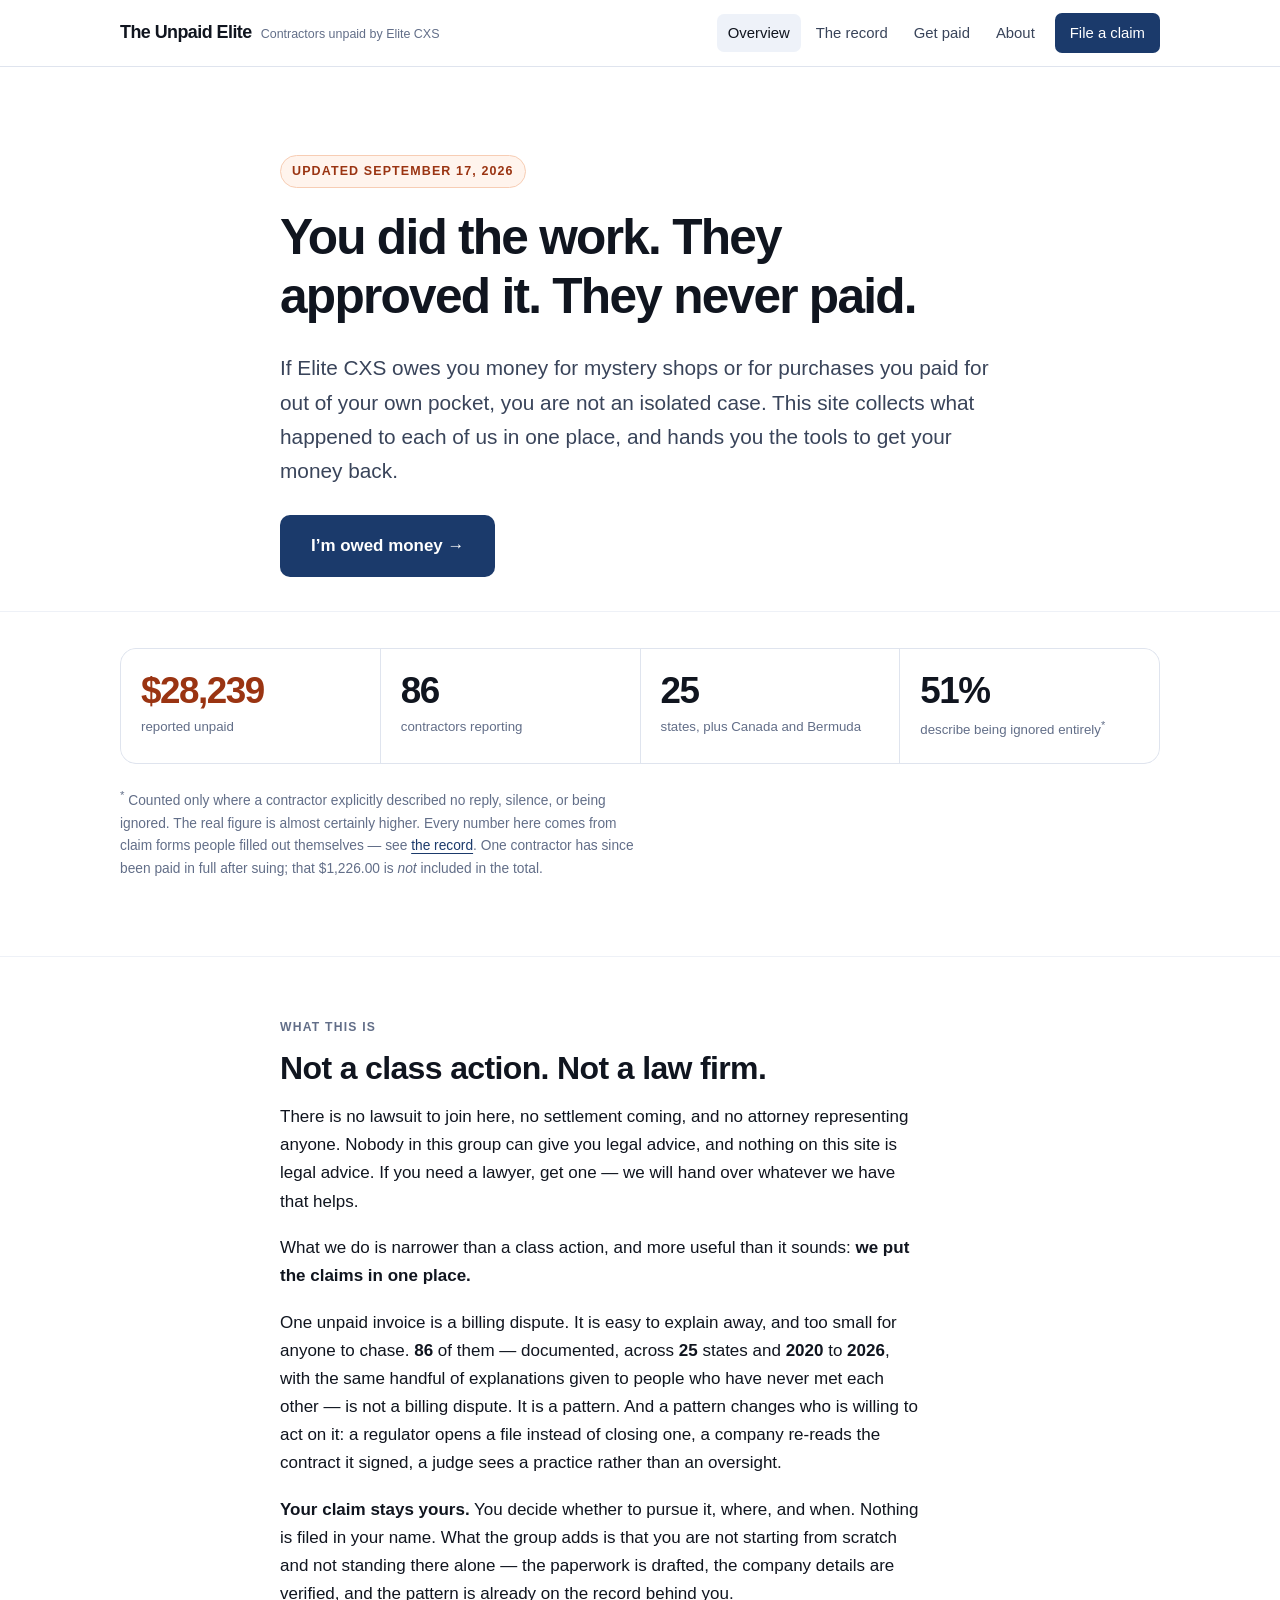
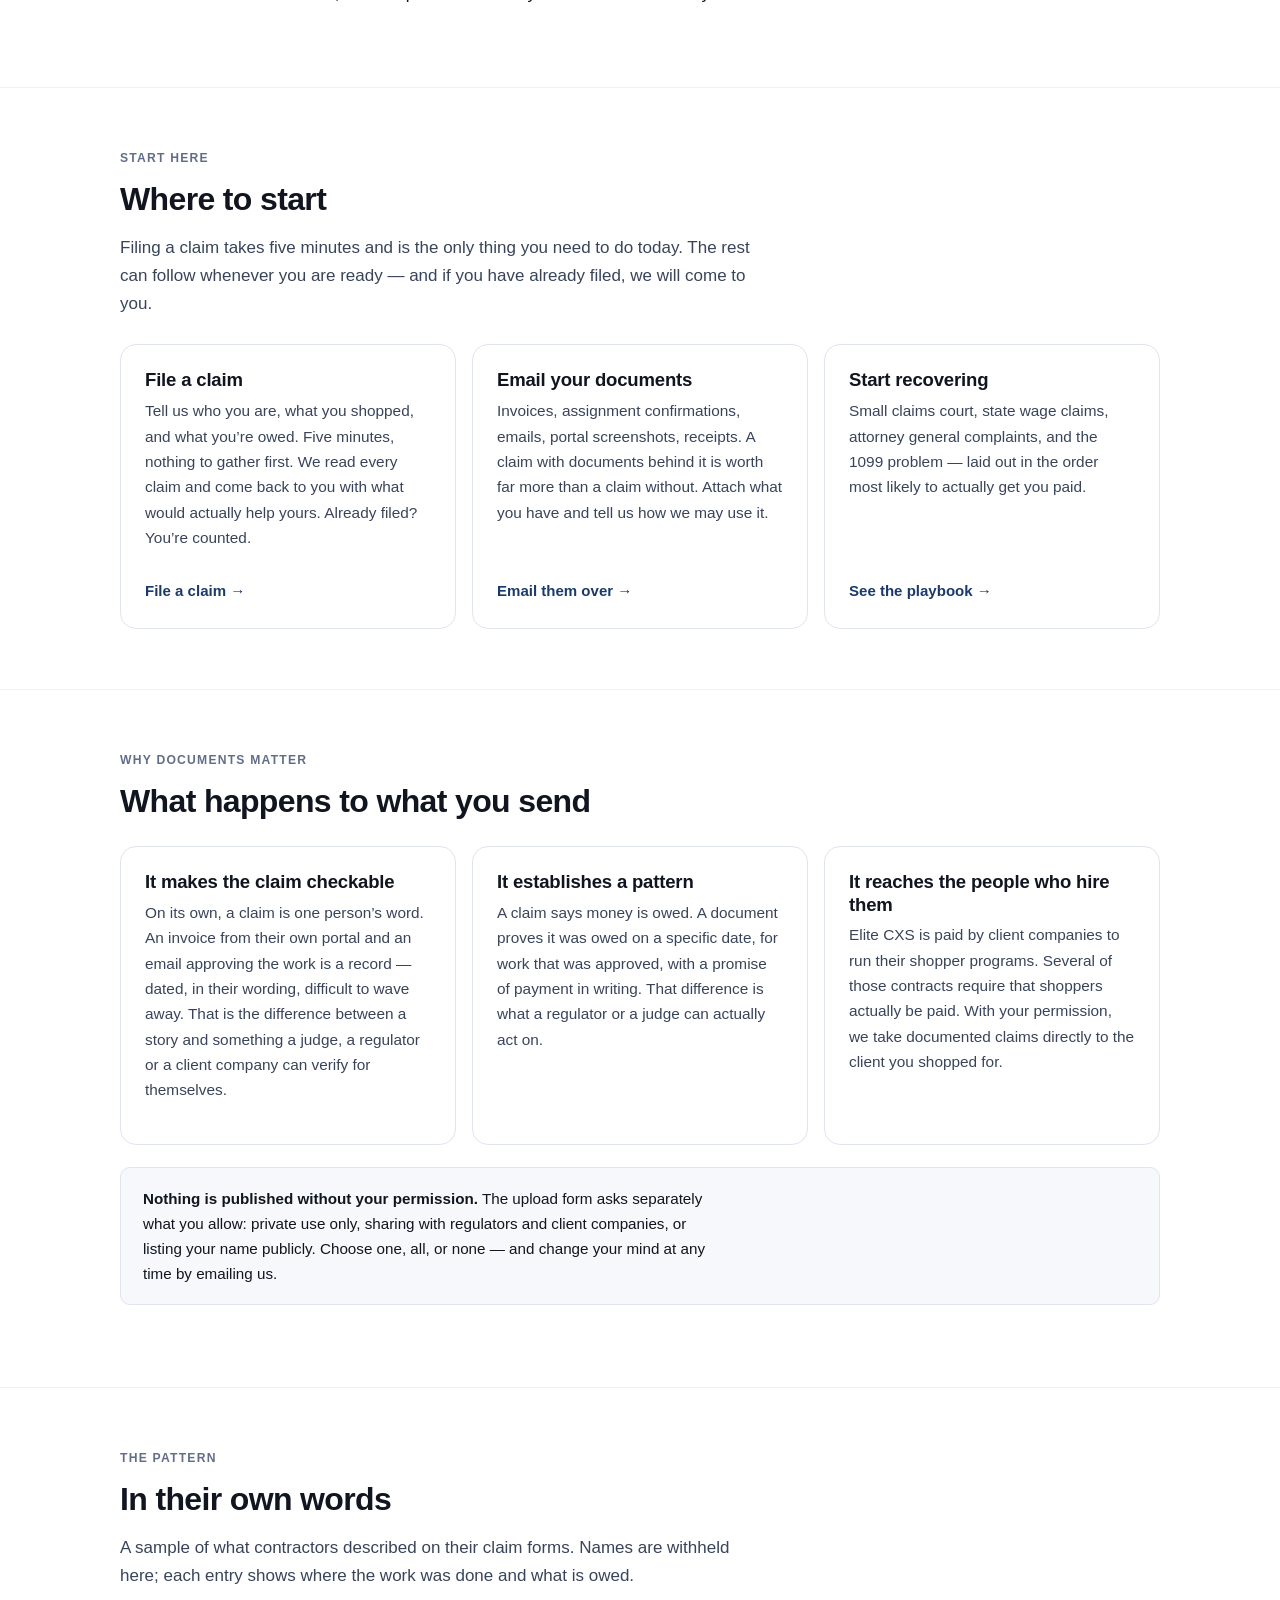
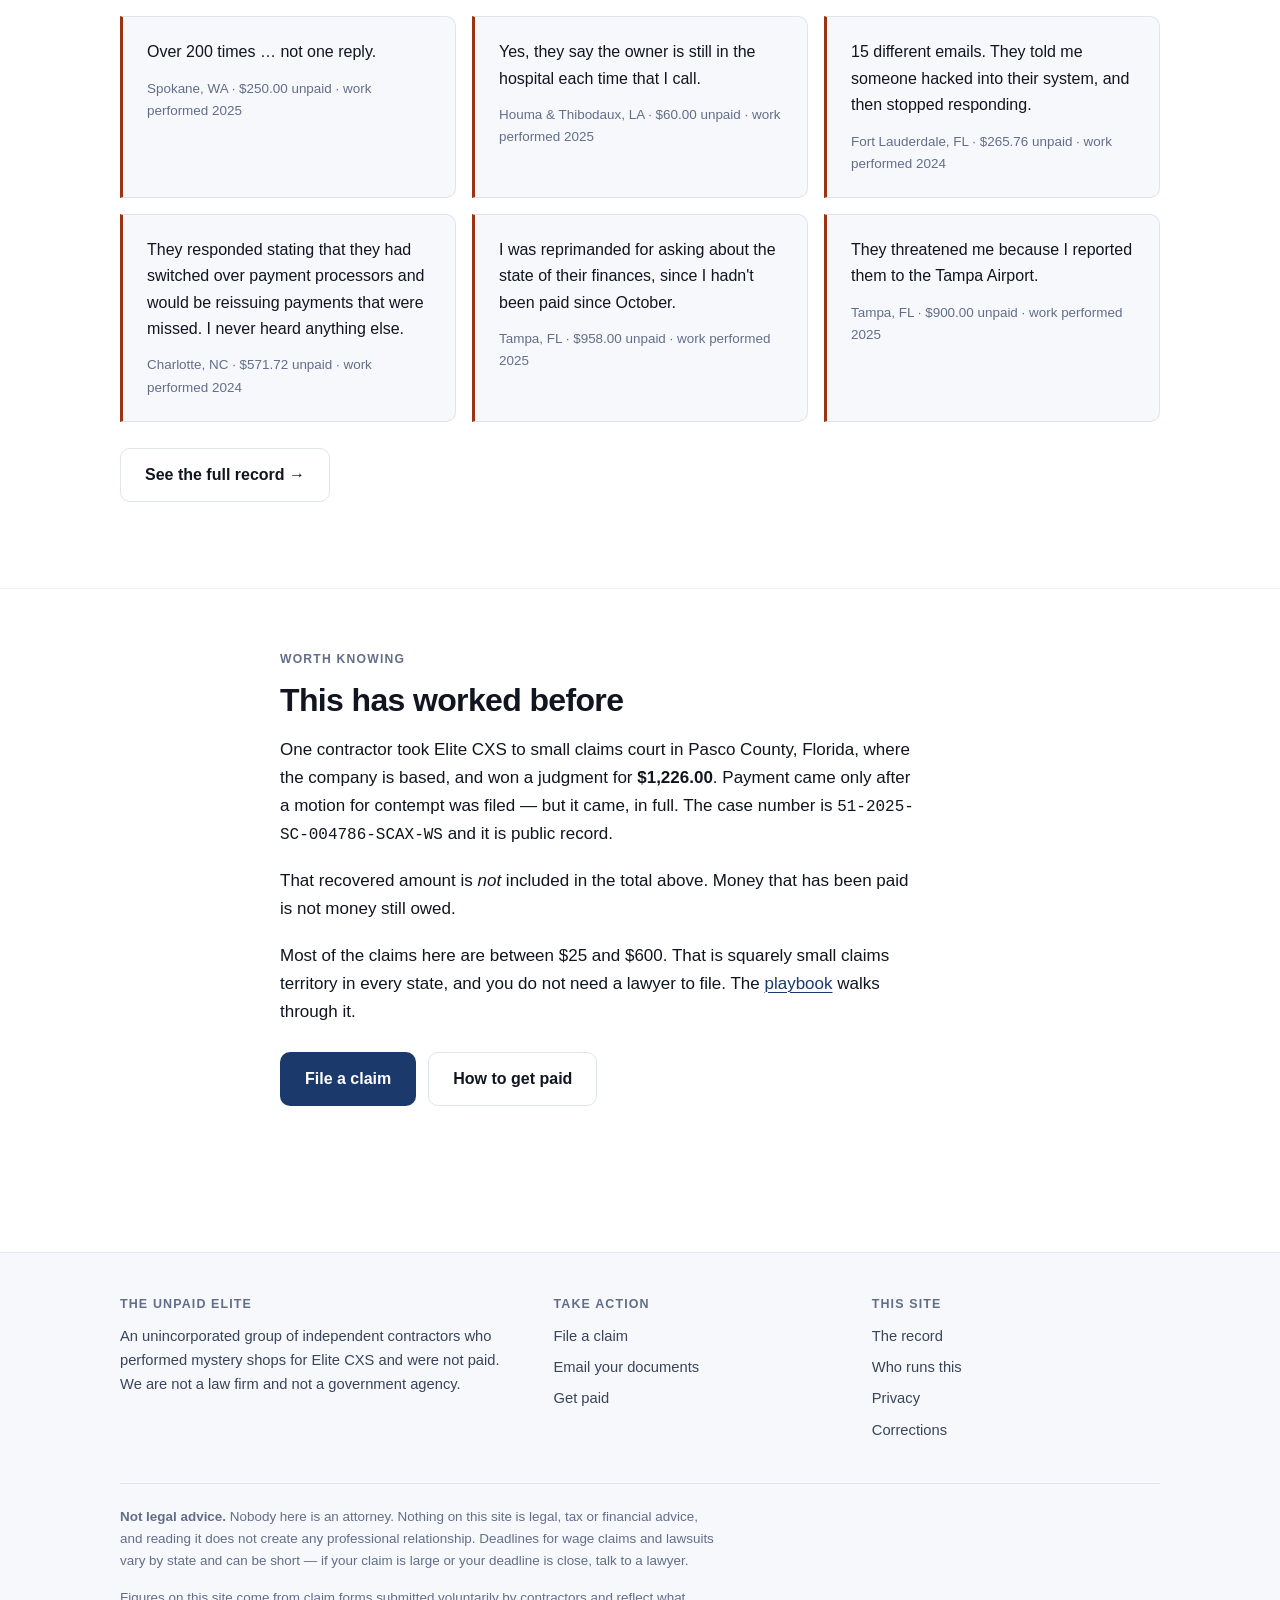
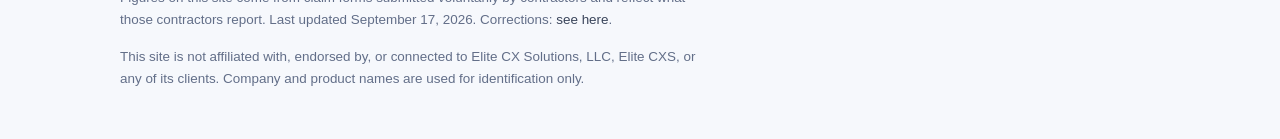
==== commit ece45d1f: "Stop implying documents guarantee payment; trim two sections The overview card 'It gets you paid' pr" ====
--- a/index.html
+++ b/index.html
@@ -141,11 +141,11 @@
     <h2>What happens to what you send</h2>
     <div class="cards">
       <div class="card">
-        <h3>It gets you paid</h3>
-        <p>An invoice from their own shopper portal, plus an email approving your work, is
-        most of what a small claims judge needs. Contractors who have documents win, and the
-        ones who don&rsquo;t usually have more than they think &mdash; they just never went
-        looking.</p>
+        <h3>It makes the claim checkable</h3>
+        <p>On its own, a claim is one person&rsquo;s word. An invoice from their own portal and
+        an email approving the work is a record &mdash; dated, in their wording, difficult to
+        wave away. That is the difference between a story and something a judge, a regulator or
+        a client company can verify for themselves.</p>
       </div>
       <div class="card">
         <h3>It establishes a pattern</h3>
